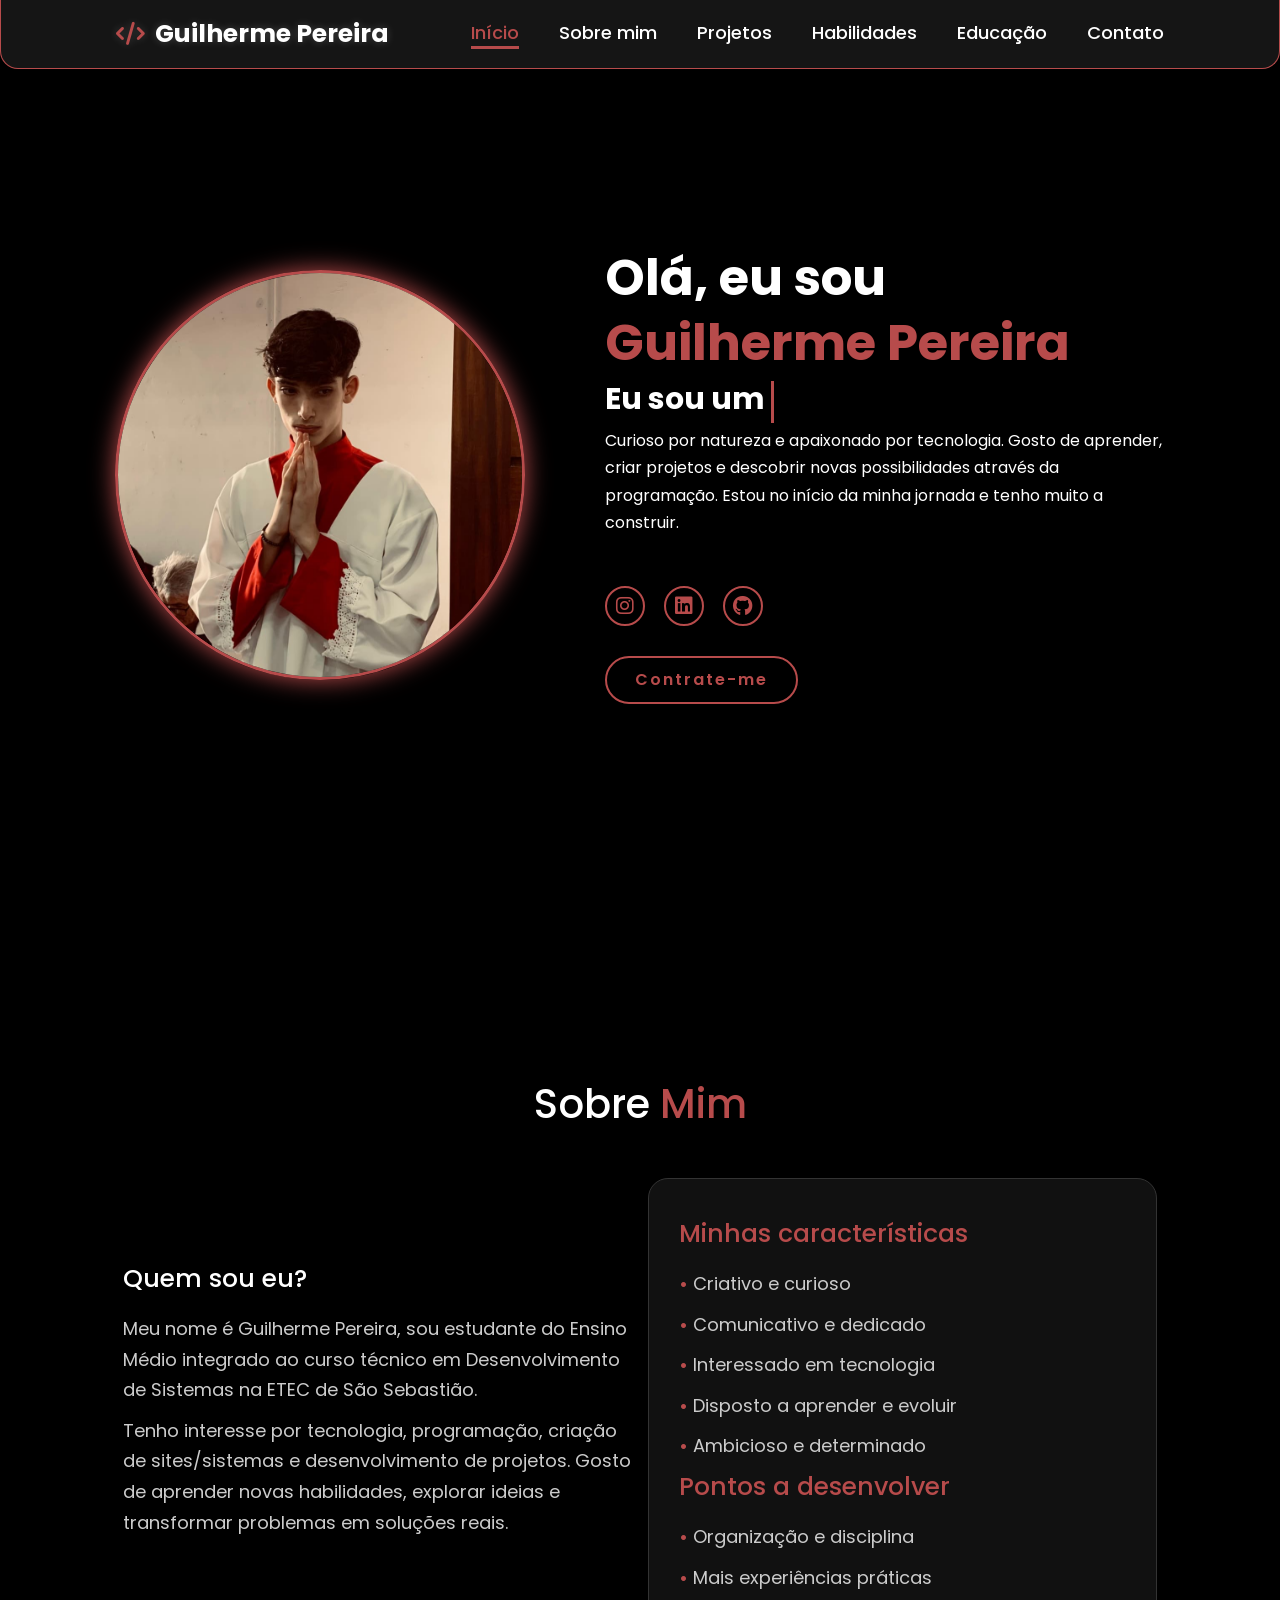
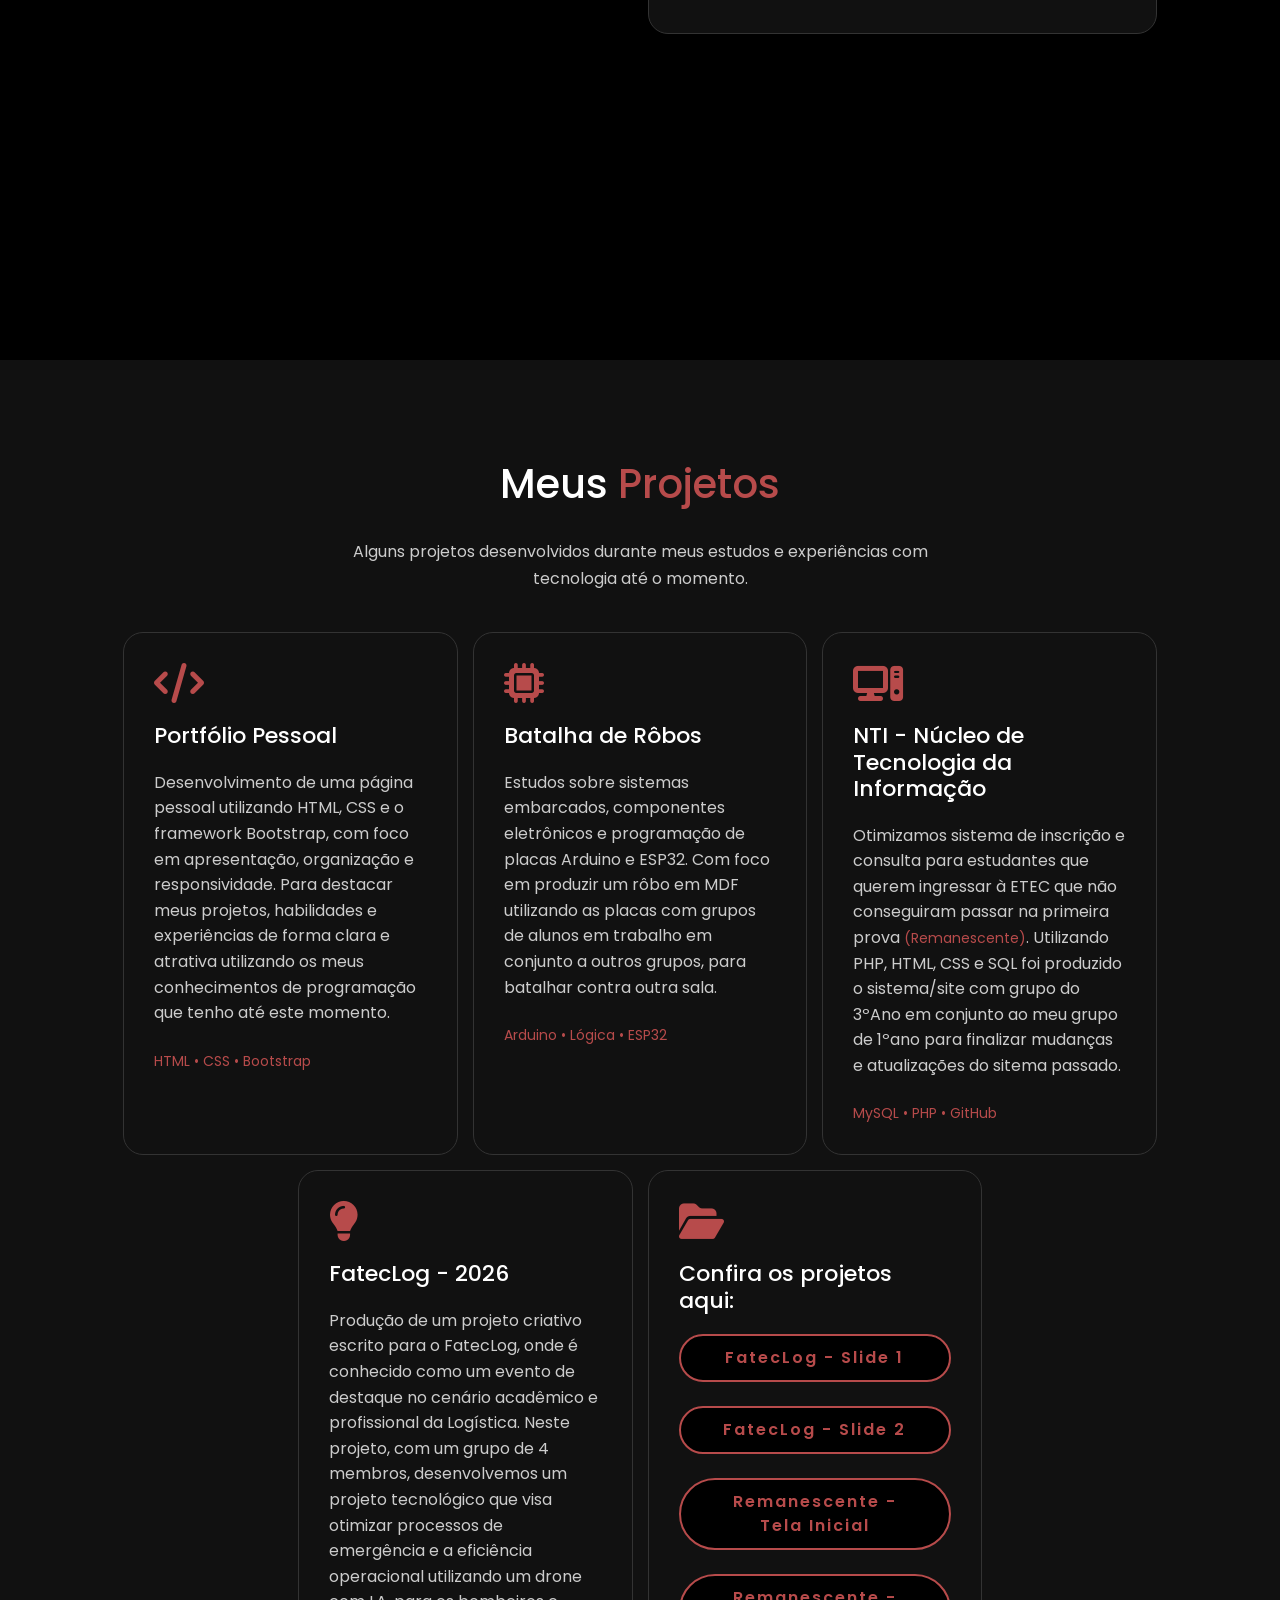
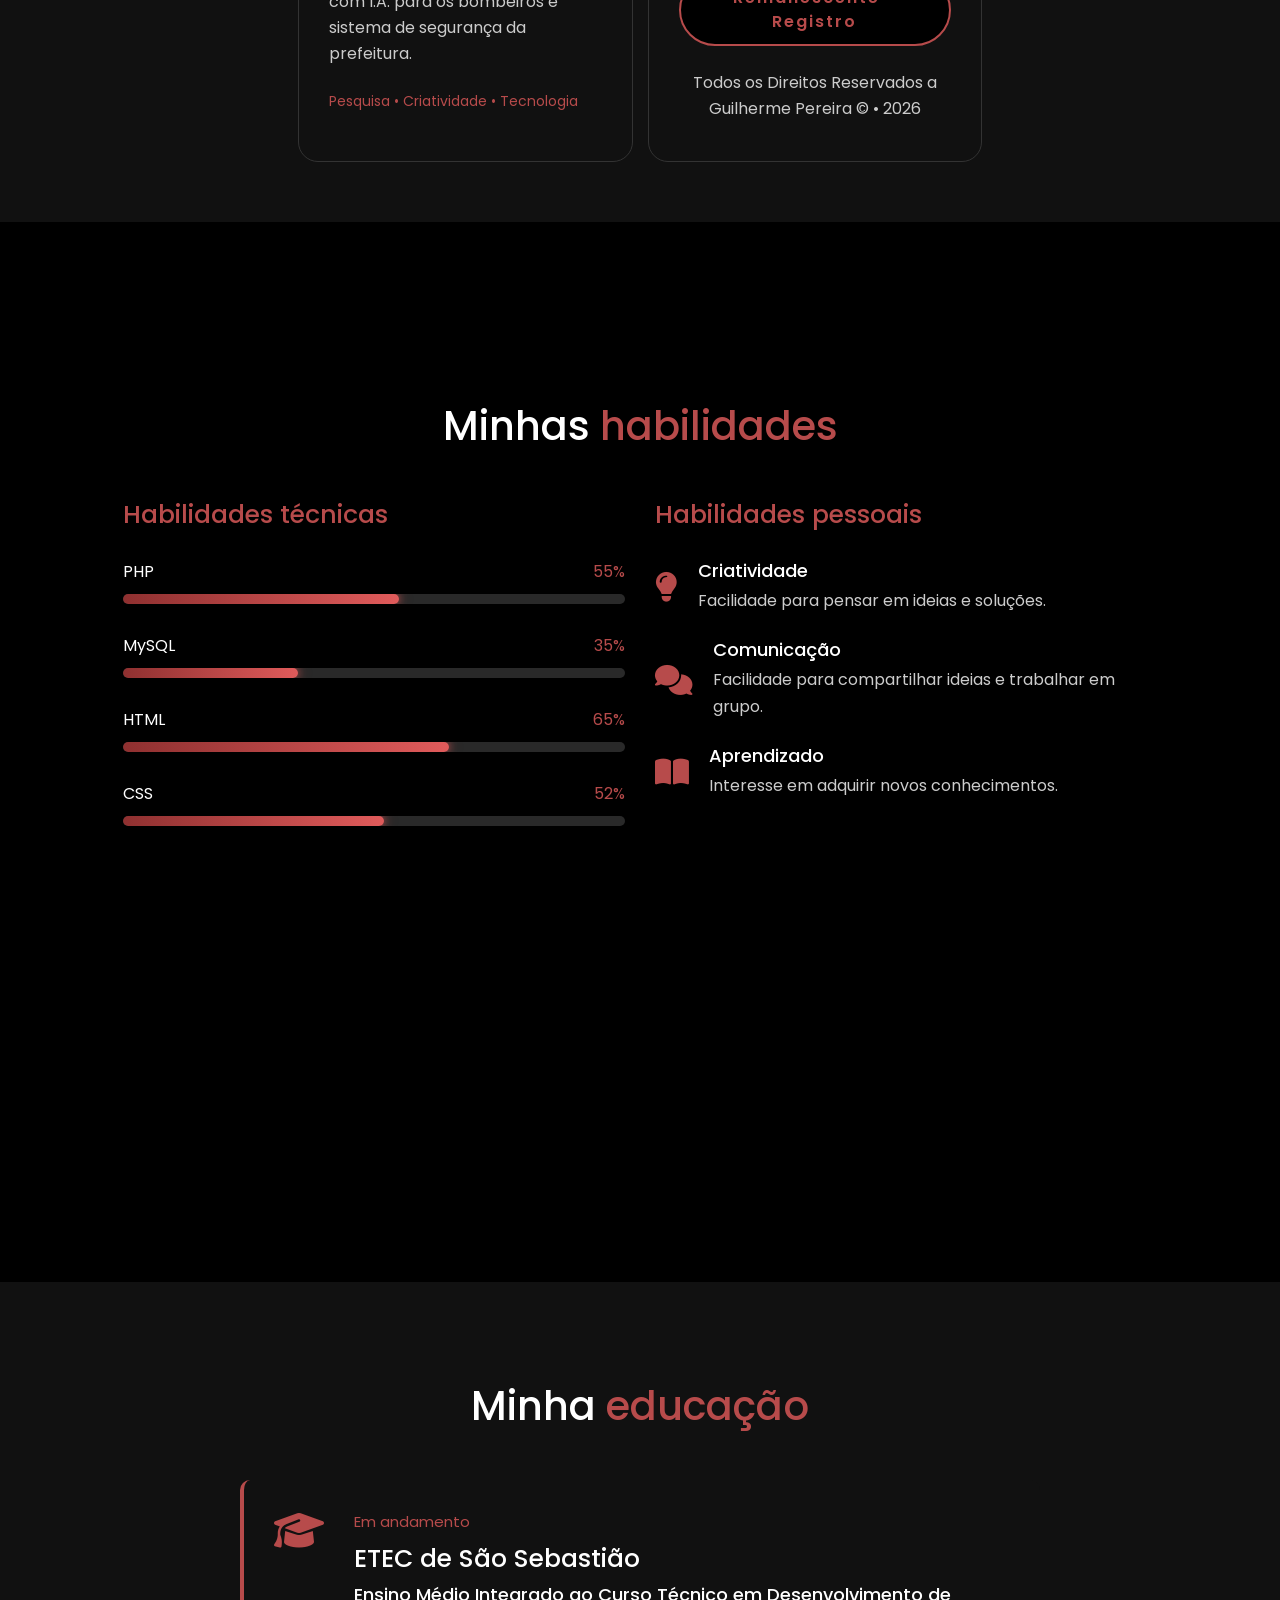
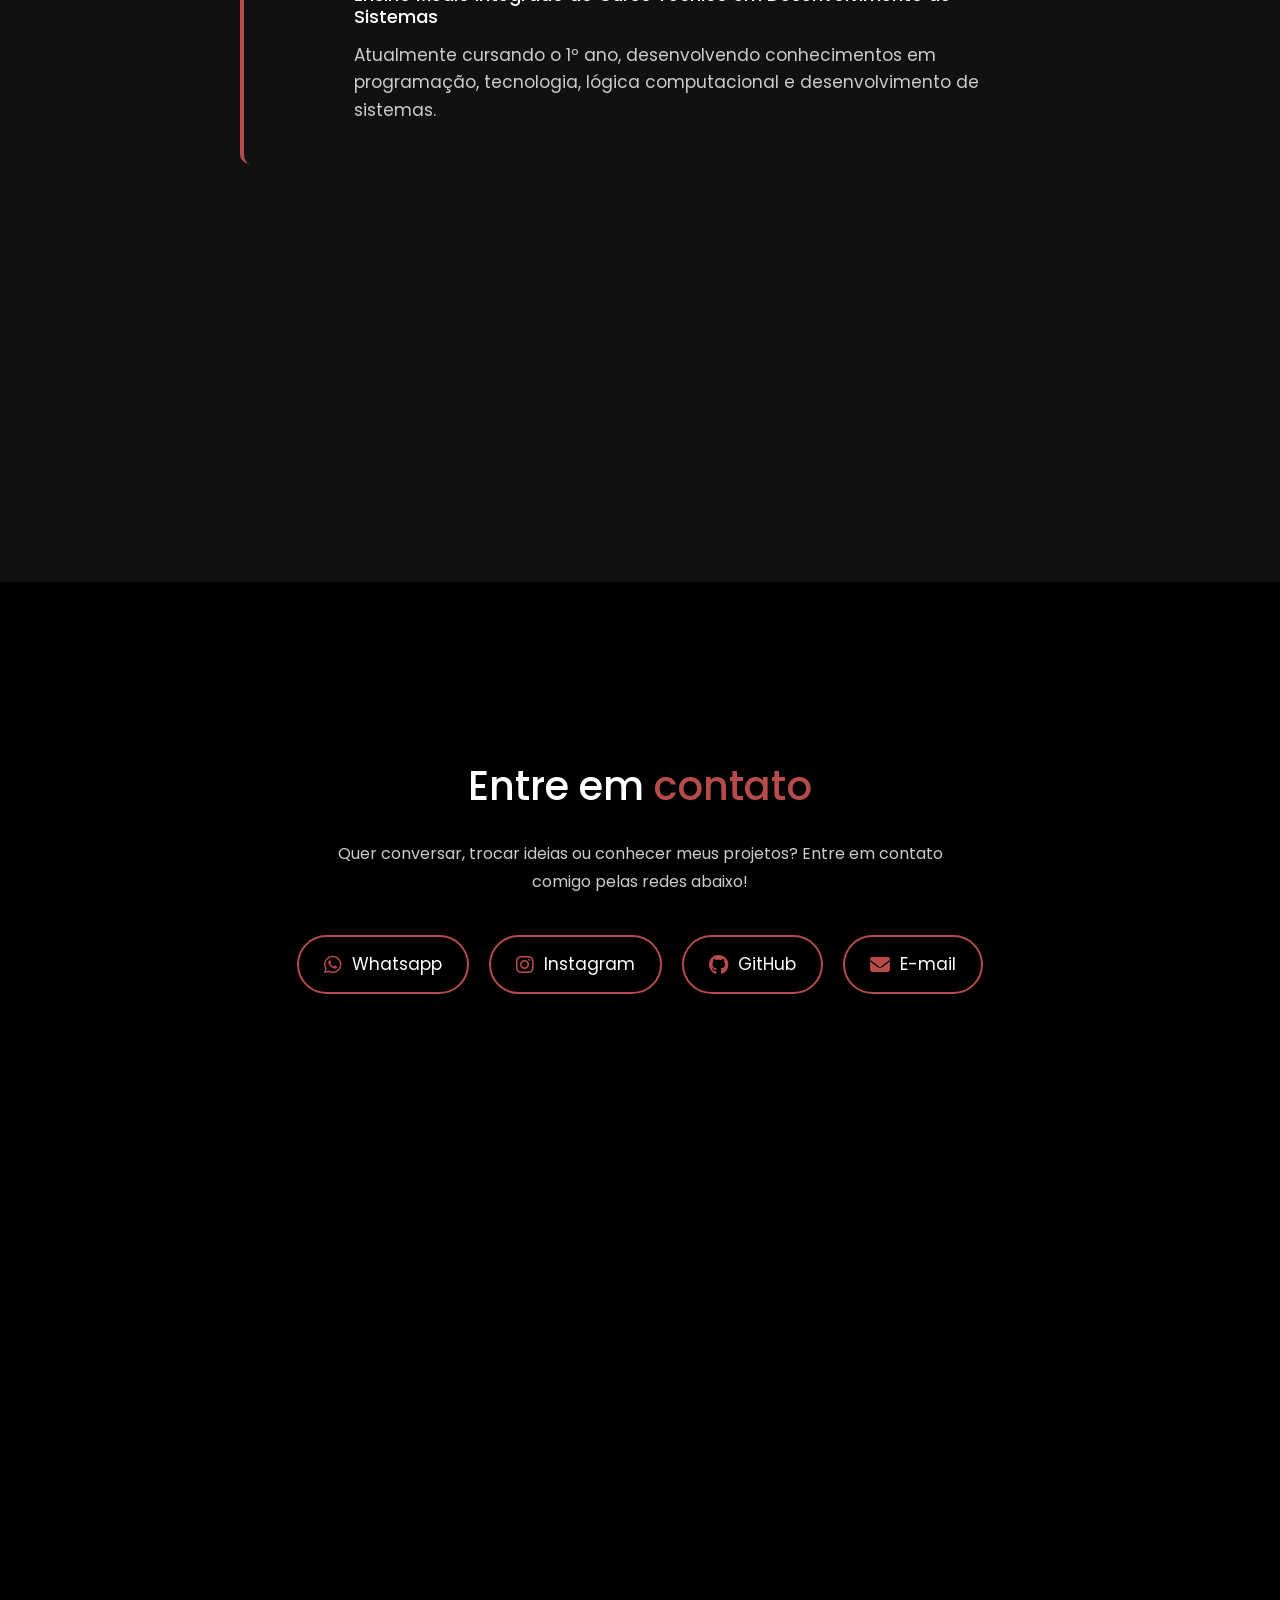
==== index.html @ 5d6b543a "Rename portifolio.html to index.html" ====
<!DOCTYPE html>
<html lang="pt-BR">
<head>
    <meta charset="UTF-8">
    <meta name="viewport" content="width=device-width, initial-scale=1.0">
    <title>Guilherme Pereira | Portfólio</title>

    <!-- boots -->
    <link href="https://cdn.jsdelivr.net/npm/bootstrap@5.3.8/dist/css/bootstrap.min.css" rel="stylesheet">

    <link rel="stylesheet" href="https://cdnjs.cloudflare.com/ajax/libs/font-awesome/6.5.2/css/all.min.css">
    <link rel="preconnect" href="https://fonts.googleapis.com">
    <link rel="preconnect" href="https://fonts.gstatic.com" crossorigin>
    <link href="https://fonts.googleapis.com/css2?family=Poppins:wght@100;200;300;400;500;600;700;800&display=swap" rel="stylesheet">

    <link rel="stylesheet" href="style.css">
    <link rel="icon" type="image/svg+xml" href="favicon.svg">
</head>
<body>
    <header class="d-flex justify-content-between align-items-center">
        <a href="#inicio" class="logo">
            <i class="fa-solid fa-code"></i>
            Guilherme Pereira
        </a> 

        <nav class="d-flex align-items-center">
            <a href="#inicio" class="active">Início</a>
            <a href="#sobre">Sobre mim</a>
            <a href="#projetos">Projetos</a>
            <a href="#habilidades">Habilidades</a>
            <a href="#educacao">Educação</a>
            <a href="#contato">Contato</a>
        </nav>
    </header>

    <section class="home d-flex justify-content-center align-items-center" id="inicio">
        <div class="content">
            <img src="coroinha1.jpg" alt="Foto de Guilherme Pereira" id="foto">
        </div>

        <div class="home-content">
            <h1>Olá, eu sou <span>Guilherme Pereira</span></h1>
            <h3 class="typing-text">Eu sou um <span></span></h3>
            <p>
                Curioso por natureza e apaixonado por tecnologia.
                Gosto de aprender, criar projetos e descobrir novas possibilidades através da programação.
                Estou no início da minha jornada e tenho muito a construir.
            </p>

            <div class="social-icons">
                <a href="https://www.instagram.com/guipdev?rptxt=Y3NhcWdieTg4b2ph" target="_blank" rel="noopener noreferrer" aria-label="Instagram"><i class="fa-brands fa-instagram"></i></a>
                <a href="https://www.linkedin.com/in/guilherme-pereira-2783b53a6/" target="_blank" rel="noopener noreferrer" aria-label="LinkedIn"><i class="fa-brands fa-linkedin"></i></a>
                <a href="https://github.com/GuilhermePereira-Santos" target="_blank" rel="noopener noreferrer" aria-label="GitHub"><i class="fa-brands fa-github"></i></a>
            </div>

            <a href="https://wa.me/5512983160096?text=Seu%20nome%3A%20%0AO%20que%20deseja%3A%20" class="btn btn-portfolio">Contrate-me</a>
        </div>
    </section>

    <section class="portfolio-section" id="sobre">
        <div class="container">
            <h2 class="section-title">Sobre <span>Mim</span></h2>

            <div class="row align-items-center">
                <div class="col-md-6">
                    <h3>Quem sou eu?</h3>
                    <p>
                        Meu nome é <span>Guilherme Pereira</span>, sou estudante do Ensino Médio integrado ao curso técnico em Desenvolvimento de Sistemas na ETEC de São Sebastião.
                    </p>
                    <p>
                        Tenho interesse por tecnologia, programação, criação de sites/sistemas e desenvolvimento de projetos. Gosto de aprender novas habilidades, explorar ideias e transformar problemas em soluções reais.
                    </p>
                </div>

                <div class="col-md-6">
                    <div class="info-card">
                        <h3>Minhas características</h3>
                        <p><span>•</span> Criativo e curioso</p>
                        <p><span>•</span> Comunicativo e dedicado</p>
                        <p><span>•</span> Interessado em tecnologia</p>
                        <p><span>•</span> Disposto a aprender e evoluir</p>
                        <p><span>•</span> Ambicioso e determinado</p>

                        <h3>Pontos a desenvolver</h3>
                        <p><span>•</span> Organização e disciplina</p>
                        <p><span>•</span> Mais experiências práticas</p>
                    </div>
                </div>
            </div>
        </div>
    </section>

    <section class="portfolio-section alternate" id="projetos">
        <div class="container">
            <h2 class="section-title">Meus <span>Projetos</span></h2>
            <p class="section-description">
                Alguns projetos desenvolvidos durante meus estudos e experiências com tecnologia até o momento.
            </p>

            <div class="row g-4 justify-content-center">
                <div class="col-md-6 col-lg-4">
                    <div class="project-card">
                        <i class="fa-solid fa-code"></i>
                        <h3>Portfólio Pessoal</h3>
                        <p>
                            Desenvolvimento de uma página pessoal utilizando HTML, CSS e o framework Bootstrap, com foco em apresentação, organização e responsividade.
                            Para destacar meus projetos, habilidades e experiências de forma clara e atrativa utilizando os meus conhecimentos de programação que tenho até este momento.
                        </p>
                        <span>HTML • CSS • Bootstrap</span>
                    </div>
                </div>

                <div class="col-md-6 col-lg-4">
                    <div class="project-card">
                        <i class="fa-solid fa-microchip"></i>
                        <h3>Batalha de Rôbos</h3>
                        <p>
                            Estudos sobre sistemas embarcados, componentes eletrônicos e programação de placas Arduino e ESP32.
                            Com foco em produzir um rôbo em MDF utilizando as placas com grupos de alunos em trabalho em conjunto a outros grupos, para batalhar contra outra sala.
                        </p>
                        <span>Arduino • Lógica • ESP32</span>
                    </div>
                </div>

                <div class="col-md-6 col-lg-4">
                    <div class="project-card">
                        <i class="fa-solid fa-computer"></i>
                        <h3>NTI - Núcleo de Tecnologia da Informação</h3>
                        <p>
                            Otimizamos sistema de inscrição e consulta para estudantes que querem ingressar à ETEC que não conseguiram passar na primeira prova <span>(Remanescente)</span>.
                            Utilizando PHP, HTML, CSS e SQL foi produzido o sistema/site com grupo do 3ºAno em conjunto ao meu grupo de 1ºano para finalizar mudanças e atualizações do sitema passado.
                        </p>
                        <span>MySQL • PHP • GitHub</span>
                    </div>
                </div>

                <div class="col-md-6 col-lg-4">
                    <div class="project-card">
                        <i class="fa-solid fa-lightbulb"></i>
                        <h3>FatecLog - 2026</h3>
                        <p>
                            Produção de um projeto criativo escrito para o FatecLog, onde é conhecido como um evento de destaque no cenário acadêmico e profissional da Logística.
                            Neste projeto, com um grupo de 4 membros, desenvolvemos um projeto tecnológico que visa otimizar processos de emergência e a eficiência operacional
                            utilizando um drone com I.A. para os bombeiros e sistema de segurança da prefeitura.
                        </p>
                        <span>Pesquisa • Criatividade • Tecnologia</span>
                    </div>
                </div>

                <div class="col-md-6 col-lg-4">
                    <div class="project-card">
                        <i class="fa-solid fa-folder-open"></i>
                        <h3>Confira os projetos aqui: </h3>
                        <button class="btn btn-portfolio" onclick="window.open('slide1.png')">
                            FatecLog - Slide 1
                        </button>
                        <br>
                        <button class="btn btn-portfolio" onclick="window.open('slide2.png')">
                            FatecLog - Slide 2
                        </button>
                        <br>
                        <button class="btn btn-portfolio" onclick="window.open('telainicialremanescente.jpg')">
                            Remanescente - Tela Inicial
                        </button>
                        <br>
                        <button class="btn btn-portfolio" onclick="window.open('telaregistroremanescente.jpg')">
                            Remanescente - Registro
                        </button>
                        <br>
                        <p class="text-center text-red">Todos os Direitos Reservados a Guilherme Pereira © • 2026</p>
                    </div>
                </div>

            </div>
        </div>
    </section>

    <section class="portfolio-section" id="habilidades">
        <div class="container">
            <h2 class="section-title">Minhas <span>habilidades</span></h2>

            <div class="row g-5">
                <div class="col-md-6">
                    <h3 class="skills-subtitle">Habilidades técnicas</h3>

                    <div class="skill">
                        <div class="skill-info"><span>PHP</span><span>55%</span></div>
                        <div class="progress"><div class="progress-bar" data-width="55%"></div></div>
                    </div>

                    <div class="skill">
                        <div class="skill-info"><span>MySQL</span><span>35%</span></div>
                        <div class="progress"><div class="progress-bar" data-width="35%"></div></div>
                    </div>

                    <div class="skill">
                        <div class="skill-info"><span>HTML</span><span>65%</span></div>
                        <div class="progress"><div class="progress-bar" data-width="65%"></div></div>
                    </div>

                    <div class="skill">
                        <div class="skill-info"><span>CSS</span><span>52%</span></div>
                        <div class="progress"><div class="progress-bar" data-width="52%"></div></div>
                    </div>

                </div>

                <div class="col-md-6">
                    <h3 class="skills-subtitle">Habilidades pessoais</h3>

                    <div class="personal-skill d-flex align-items-center">
                        <i class="fa-solid fa-lightbulb"></i>
                        <div>
                            <h4>Criatividade</h4>
                            <p>Facilidade para pensar em ideias e soluções.</p>
                        </div>
                    </div>

                    <div class="personal-skill d-flex align-items-center">
                        <i class="fa-solid fa-comments"></i>
                        <div>
                            <h4>Comunicação</h4>
                            <p>Facilidade para compartilhar ideias e trabalhar em grupo.</p>
                        </div>
                    </div>

                    <div class="personal-skill d-flex align-items-center">
                        <i class="fa-solid fa-book-open"></i>
                        <div>
                            <h4>Aprendizado</h4>
                            <p>Interesse em adquirir novos conhecimentos.</p>
                        </div>
                    </div>
                </div>
            </div>
        </div>
    </section>

    <section class="portfolio-section alternate" id="educacao">
        <div class="container">
            <h2 class="section-title">Minha <span>educação</span></h2>

            <div class="education-card">
                <i class="fa-solid fa-graduation-cap"></i>
                <div>
                    <span class="education-date">Em andamento</span>
                    <h3>ETEC de São Sebastião</h3>
                    <h4>Ensino Médio Integrado ao Curso Técnico em Desenvolvimento de Sistemas</h4>
                    <p>
                        Atualmente cursando o 1º ano, desenvolvendo conhecimentos em programação, tecnologia, lógica computacional e desenvolvimento de sistemas.
                    </p>
                </div>
            </div>
        </div>
    </section>

    <section class="portfolio-section" id="contato">
        <div class="container">
            <h2 class="section-title">Entre em <span>contato</span></h2>
            <p class="section-description">
                Quer conversar, trocar ideias ou conhecer meus projetos? Entre em contato comigo pelas redes abaixo!
            </p>

            <div class="contact-links">
                <a href="https://wa.me/5512983160096?text=Seu%20nome%3A%20%0AO%20que%20deseja%3A%20" target="_blank" rel="noopener noreferrer">
                    <i class="fa-brands fa-whatsapp"></i> Whatsapp
                </a>
                <a href="https://www.instagram.com/guipdev?rptxt=Y3NhcWdieTg4b2ph" target="_blank" rel="noopener noreferrer">
                    <i class="fa-brands fa-instagram"></i> Instagram
                </a>
                <a href="https://github.com/GuilhermePereira-Santos" target="_blank" rel="noopener noreferrer">
                    <i class="fa-brands fa-github"></i> GitHub
                </a>
                <a href="https://mail.google.com/mail/u/1/#inbox?compose=CllgCJvkXFdxcvhsggrJctrbJCZmxQWPHHGWLbHWPZHKKtTBmBKkgrsPKWgHrHWKPfwnpWtngLV" class="email-link">
                    <i class="fa-solid fa-envelope"></i> E-mail
                    <span class="email-tooltip">guilhermep.contato021@gmail.com</span>
                </a>
            </div>
        </div>
    </section>

    <p class="text-center text-black">Todos os Direitos Reservados a Guilherme Pereira © • 2026</p>
    <!-- https://www.caracteresespeciais.com.br/artigos/simbolos-copyright-marca-registrada-tm -->


    <script src="https://cdn.jsdelivr.net/npm/bootstrap@5.3.8/dist/js/bootstrap.bundle.min.js"></script>
    <script>
        // animação
        const skillsSection = document.querySelector("#habilidades");
        const progressBars = document.querySelectorAll(".progress-bar");

        const observer = new IntersectionObserver((entries) => {
            entries.forEach(entry => {
                if (entry.isIntersecting) {
                    progressBars.forEach(bar => bar.style.width = bar.dataset.width);
                    observer.unobserve(skillsSection);
                }
            });
        }, { threshold: 0.4 });

        observer.observe(skillsSection);

        document.addEventListener("contextmenu", event => event.preventDefault());
        document.addEventListener("keydown", event => {
            if (event.key === "F12" ||
                (event.ctrlKey && event.key.toLowerCase() === "u") ||
                (event.ctrlKey && event.shiftKey && ["i", "j"].includes(event.key.toLowerCase()))) {
                event.preventDefault();
            }
        });
    </script>
</body>
</html>
---- style.css ----
* {
    box-sizing: border-box;
    margin: 0;
    padding: 0;
    font-family: "Poppins", sans-serif;
}
html {
    font-size: 62.5%;
    scroll-behavior: smooth;
    scroll-padding-top: 90px;
}
body {
    width: 100%;
    min-height: 100vh;
    overflow-x: hidden;
    background: #000;
    color: #fff;
    font-size: 1.6rem;
}
a { text-decoration: none; }
section { margin-bottom: 8rem; }

header {
    position: fixed;
    z-index: 100;
    top: 0;
    left: 0;
    width: 100%;
    padding: 1.5rem 9%;
    background: #151515;
    border: 1px solid #b74b4b;
    border-top: 0;
    border-radius: 0 0 18px 18px;
}
.logo {
    display: flex;
    align-items: center;
    gap: 1rem;
    color: #fff;
    font-size: 2.5rem;
    font-weight: 700;
    text-shadow: 0 0 8px #ffffff33;
    transition: .3s ease;
}
.logo i {
    color: #b74b4b;
    font-size: 2.3rem;
    animation: logoGlow 2.5s ease-in-out infinite;
}
.logo:hover { color: #fff; text-shadow: 0 0 12px #b74b4b88; }
nav { gap: 4rem; }
nav a {
    color: #fff;
    font-size: 1.8rem;
    font-weight: 500;
    border-bottom: 3px solid transparent;
    transition: .3s ease;
}
nav a:hover, nav a.active { color: #b74b4b; border-color: #b74b4b; }
/* começo */
.home {
    min-height: 100vh;
    padding: 10rem 9% 5rem;
    gap: 8rem;
}
.content img {
    width: 32vw;
    max-width: 500px;
    aspect-ratio: 1;
    object-fit: cover;
    border: 3px solid #b74b4b;
    border-radius: 50%;
    box-shadow: 0 0 25px #b74b4b;
}
.home-content { max-width: 600px; }
.home-content h1 { font-size: 5rem; font-weight: 700; line-height: 1.3; }
.home-content h1 span, .section-title span { color: #b74b4b; }
.home-content h3 { margin-bottom: 1rem; font-size: 3rem; font-weight: 700; }
.home-content p { margin-bottom: 2rem; font-size: 1.6rem; line-height: 1.7; }
.social-icons a {
    display: inline-flex;
    width: 4rem;
    height: 4rem;
    align-items: center;
    justify-content: center;
    margin: 3rem 1.5rem 3rem 0;
    color: #b74b4b;
    background: transparent;
    border: 2px solid #b74b4b;
    border-radius: 50%;
    font-size: 2rem;
    transition: .3s ease;
}
.social-icons a:hover {
    color: #000;
    background: #b74b4b;
    transform: scale(1.2) translateY(-5px);
    box-shadow: 0 0 15px #b74b4b;
}
.btn-portfolio {
    display: inline-block;
    padding: 1rem 2.8rem;
    color: #b74b4b;
    background: #000;
    border: 2px solid #b74b4b;
    border-radius: 4rem;
    font-size: 1.6rem;
    font-weight: 600;
    letter-spacing: .2rem;
    transition: .3s ease;
}
.btn-portfolio:hover {
    color: #000;
    background: #b74b4b;
    box-shadow: 0 0 20px #b74b4b;
}
/* animaçao */
.typing-text span { position: relative; color: #b74b4b; }
.typing-text span::before { content: "Estudante de DS"; animation: words 12s infinite; }
.typing-text span::after {
    position: absolute;
    right: -8px;
    width: calc(100% + 8px);
    height: 100%;
    content: "";
    background: #000;
    border-left: 3px solid #b74b4b;
    animation: typing 3s steps(20) infinite;
}
@keyframes words {
    0%, 24% { content: "Estudante de DS"; }
    25%, 49% { content: "Desenvolvedor Web"; }
    50%, 74% { content: "Jovem Ambicioso"; }
    75%, 100% { content: "Futuro Programador"; }
}
@keyframes typing {
    0%, 10%, 90%, 100% { width: calc(100% + 8px); }
    45%, 55% { width: 0; }
}
@keyframes logoGlow {
    0%, 100% { text-shadow: 0 0 4px #b74b4b; transform: scale(1); }
    50% { text-shadow: 0 0 15px #b74b4b; transform: scale(1.08); }
}
/* sections */
.portfolio-section {
    min-height: 100vh;
    padding: 10rem 9% 6rem;
    color: #fff;
    background: #000;
    scroll-margin-top: 70px;
}
.portfolio-section.alternate { background: #111; }
.section-title { margin-bottom: 5rem; font-size: 4rem; text-align: center; }
.section-description {
    max-width: 650px;
    margin: -2rem auto 4rem;
    color: #ccc;
    font-size: 1.6rem;
    text-align: center;
}
.portfolio-section h3 { margin-bottom: 2rem; font-size: 2.5rem; }
.portfolio-section p { color: #ccc; font-size: 1.6rem; line-height: 1.7; }
#sobre p { font-size: 1.8rem; line-height: 1.7; }
/* sobre*/
.info-card {
    padding: 3rem;
    background: #111;
    border: 1px solid #333;
    border-radius: 2rem;
}
.info-card h3 { margin-top: 1rem; color: #b74b4b; }
.info-card p span { color: #b74b4b; font-weight: 700; }
/* projetos*/
.project-card {
    display: flex;
    width: 100%;
    height: 100%;
    min-height: 300px;
    flex-direction: column;
    margin: 0 auto;
    padding: 3rem;
    background: #111;
    border: 1px solid #333;
    border-radius: 2rem;
    transition: .3s ease;
}
.project-card:hover { transform: translateY(-8px); border-color: #b74b4b; box-shadow: 0 0 20px #b74b4b33; }
.project-card i { margin-bottom: 2rem; color: #b74b4b; font-size: 4rem; }
.project-card h3 { font-size: 2.2rem; }
.project-card p { font-size: 1.6rem; line-height: 1.6; }
.project-card span { margin-top: 1.5rem; color: #b74b4b; font-size: 1.4rem; }
/* habilidades */
.skills-subtitle { margin-bottom: 3rem !important; color: #b74b4b; }
.skill { margin-bottom: 3rem; }
.skill-info { display: flex; justify-content: space-between; margin-bottom: 1rem; font-size: 1.6rem; }
.skill-info span:last-child { color: #b74b4b; }
.progress { height: 1rem; overflow: hidden; background: #292929; border-radius: 2rem; }
.progress-bar {
    width: 0;
    height: 100%;
    background: linear-gradient(90deg, #8f3030, #e05b5b);
    border-radius: 2rem;
    box-shadow: 0 0 8px #b74b4b, 0 0 15px #b74b4b66;
    transition: width 1.8s ease-in-out;
}
.personal-skill { gap: 2rem; margin-bottom: 2.5rem; }
.personal-skill i { color: #b74b4b; font-size: 3rem; }
.personal-skill h4 { margin-bottom: .5rem; font-size: 1.8rem; }
.personal-skill p { margin: 0; }
/* educacao*/
.education-card {
    display: flex;
    max-width: 800px;
    align-items: flex-start;
    gap: 3rem;
    margin: 0 auto;
    padding: 3rem;
    background: #111;
    border-left: 4px solid #b74b4b;
    border-radius: 1rem;
}
.education-card > i { color: #b74b4b; font-size: 4rem; }
.education-date { display: inline-block; margin-bottom: 1rem; color: #b74b4b; font-size: 1.5rem; }
.education-card h3 { margin-bottom: 1rem; }
.education-card h4 { margin-bottom: 1.5rem; font-size: 1.8rem; }
.education-card p { font-size: 1.7rem; line-height: 1.6; }
/* contatos*/
.contact-links { display: flex; justify-content: center; flex-wrap: wrap; gap: 2rem; margin-top: 4rem; }
.contact-links a {
    position: relative;
    display: flex;
    align-items: center;
    gap: 1rem;
    padding: 1.5rem 2.5rem;
    color: #fff;
    border: 2px solid #b74b4b;
    border-radius: 3rem;
    font-size: 1.7rem;
    transition: .3s ease;
}
.contact-links a i { color: #b74b4b; font-size: 2rem; }
.contact-links a:hover { background: #b74b4b; transform: scale(1.05); }
.contact-links a:hover i { color: #fff; }
.email-tooltip {
    position: absolute;
    z-index: 10;
    top: calc(100% + 12px);
    left: 50%;
    padding: 1rem 1.5rem;
    color: #fff;
    background: #151515;
    border: 1px solid #b74b4b;
    border-radius: 8px;
    font-size: 1.4rem;
    white-space: nowrap;
    opacity: 0;
    visibility: hidden;
    transform: translateX(-50%) translateY(-5px);
    transition: .3s ease;
}
.email-link:hover .email-tooltip { opacity: 1; visibility: visible; transform: translateX(-50%) translateY(0); }

@media (max-width: 995px) {
    header { padding: 1.5rem 4%; }
    nav { gap: 1.5rem; }
    nav a { font-size: 1.5rem; }
    .home { gap: 4rem; padding-right: 5%; padding-left: 5%; }
    .home-content h1 { font-size: 4rem; }
}
@media (max-width: 768px) {
    header { position: absolute; flex-direction: column; gap: 1.5rem; padding: 2rem 4%; }
    .logo { font-size: 2rem; }
    nav { display: flex; flex-wrap: wrap; justify-content: center; gap: 1rem; }
    nav a { font-size: 1.4rem; }
    .home { flex-direction: column; gap: 3rem; padding: 16rem 5% 5rem; text-align: center; }
    .content img { width: 65vw; max-width: 300px; }
    .home-content h1 { font-size: 3.5rem; }
    .home-content h3 { font-size: 2.5rem; }
    .portfolio-section { padding: 10rem 5% 5rem; }
    .section-title { font-size: 3.2rem; }
    .education-card { flex-direction: column; gap: 1.5rem; }
    .contact-links { flex-direction: column; align-items: center; }
    .contact-links a { width: 100%; max-width: 300px; justify-content: center; }
}
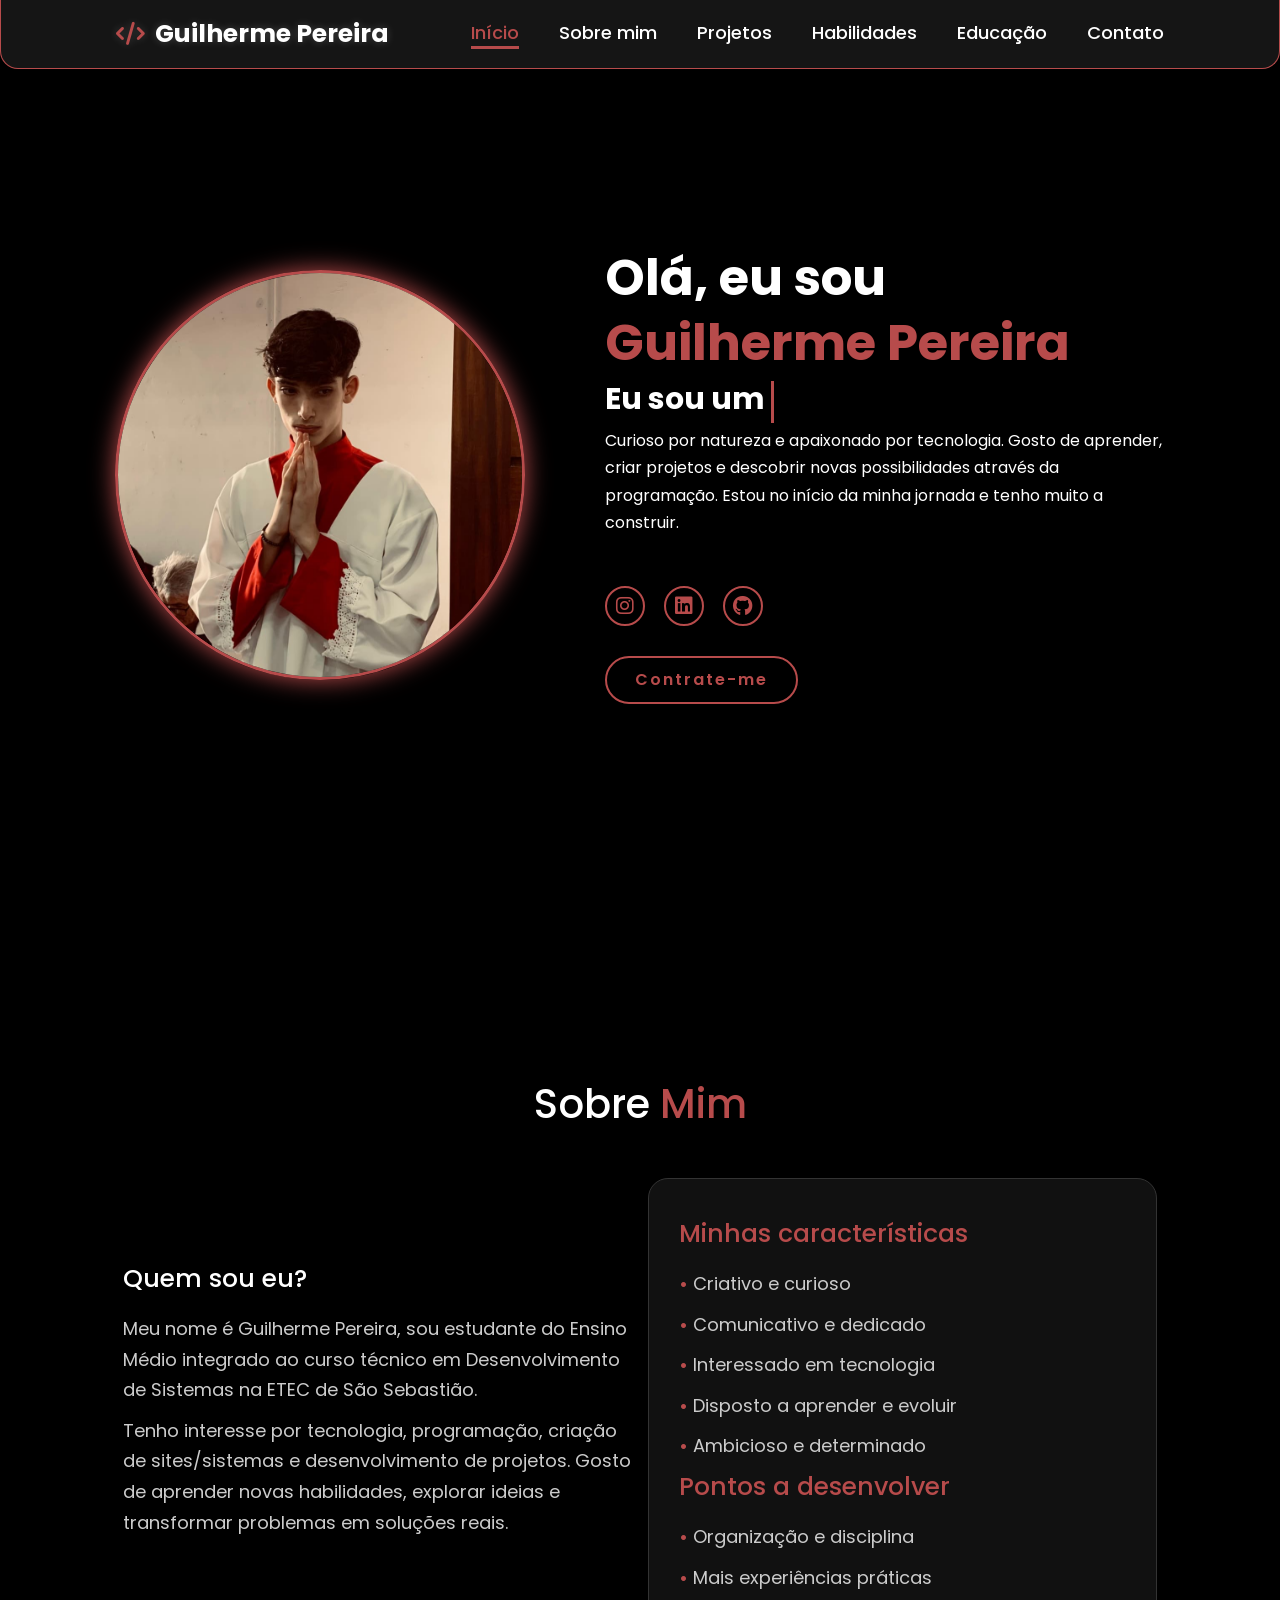
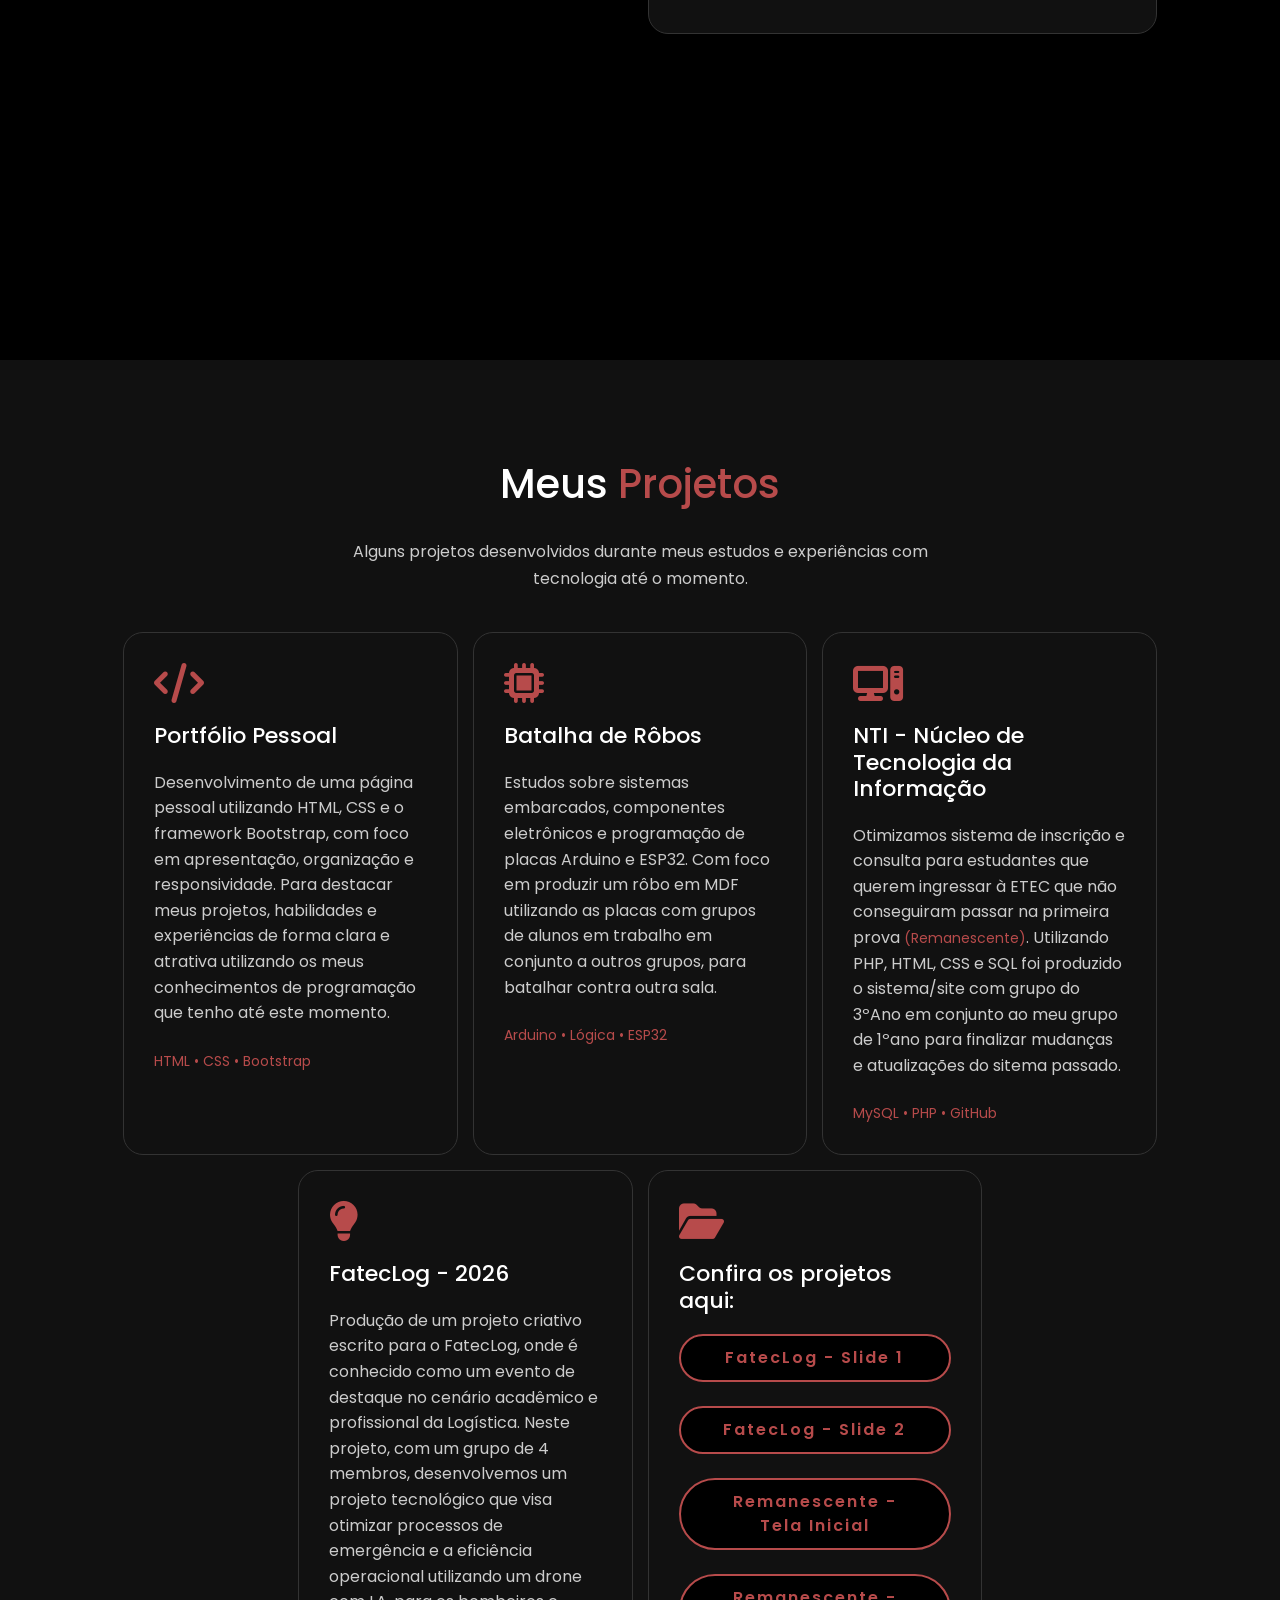
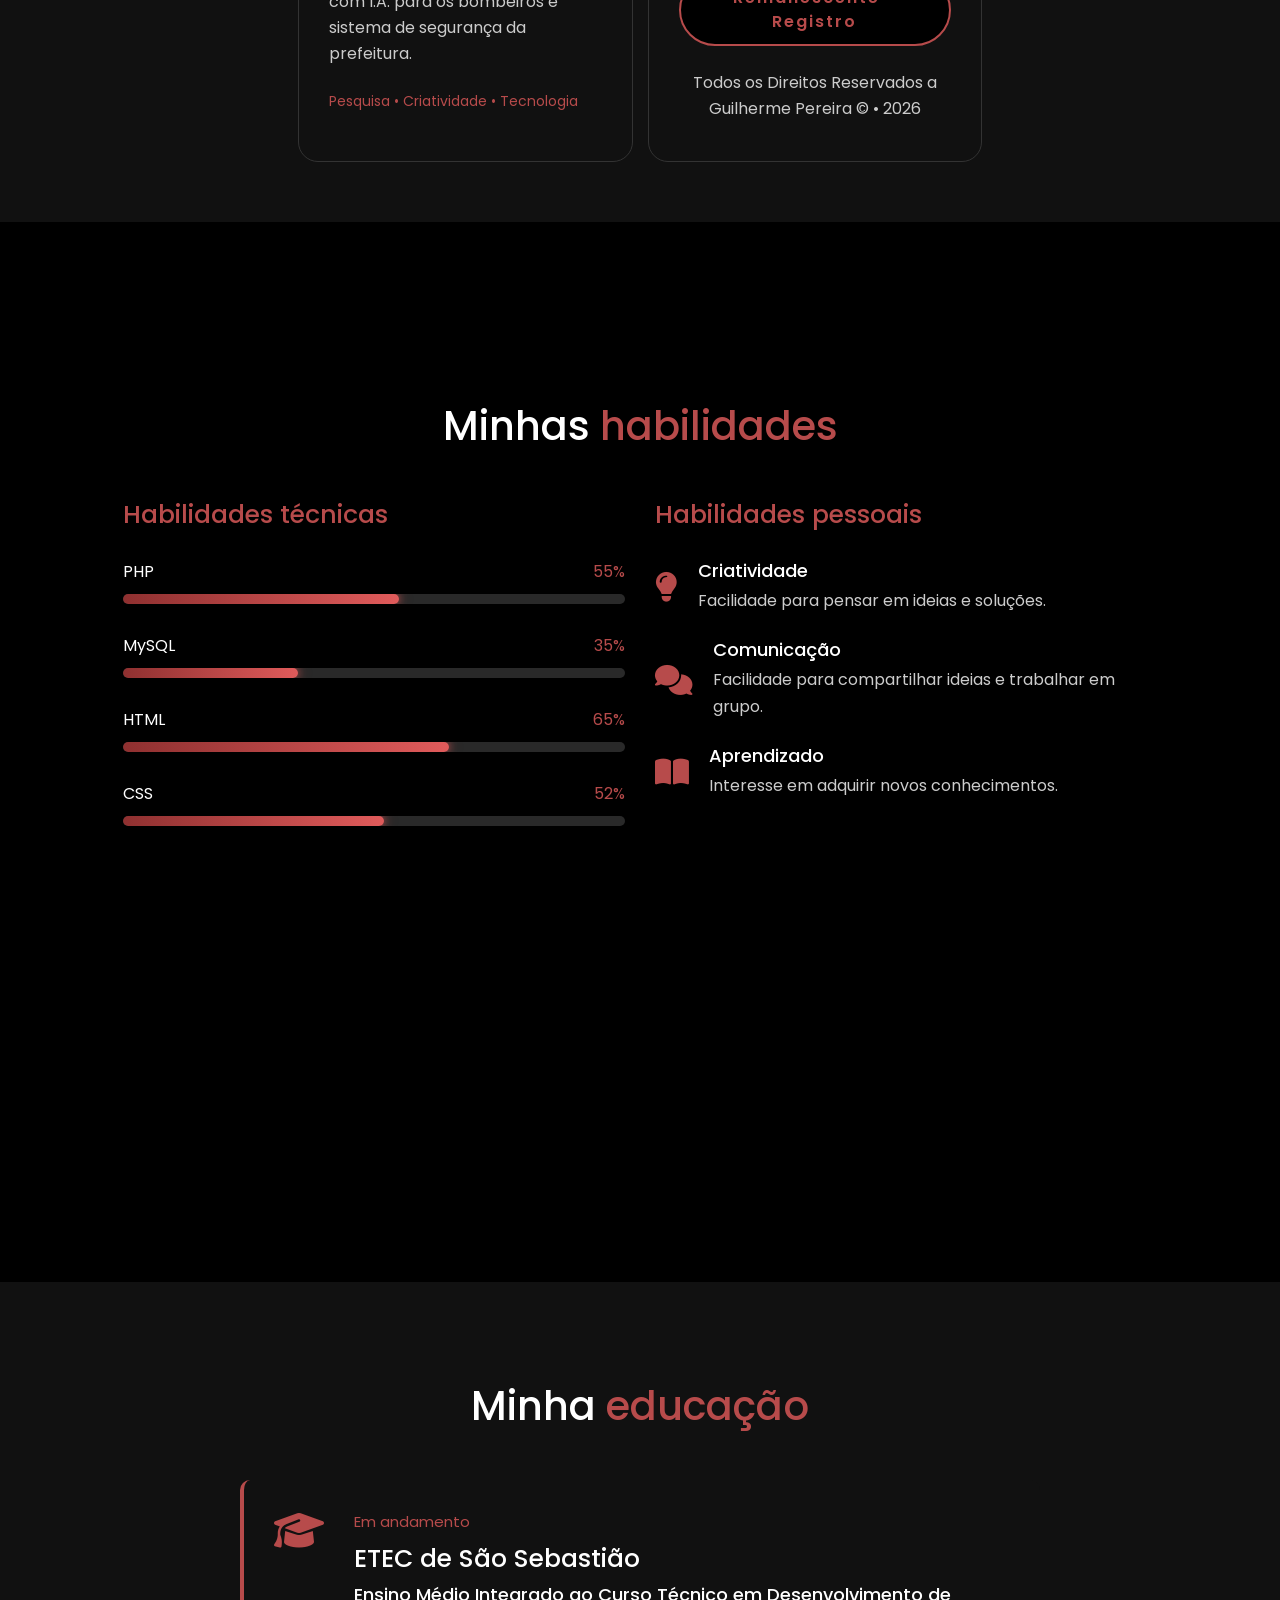
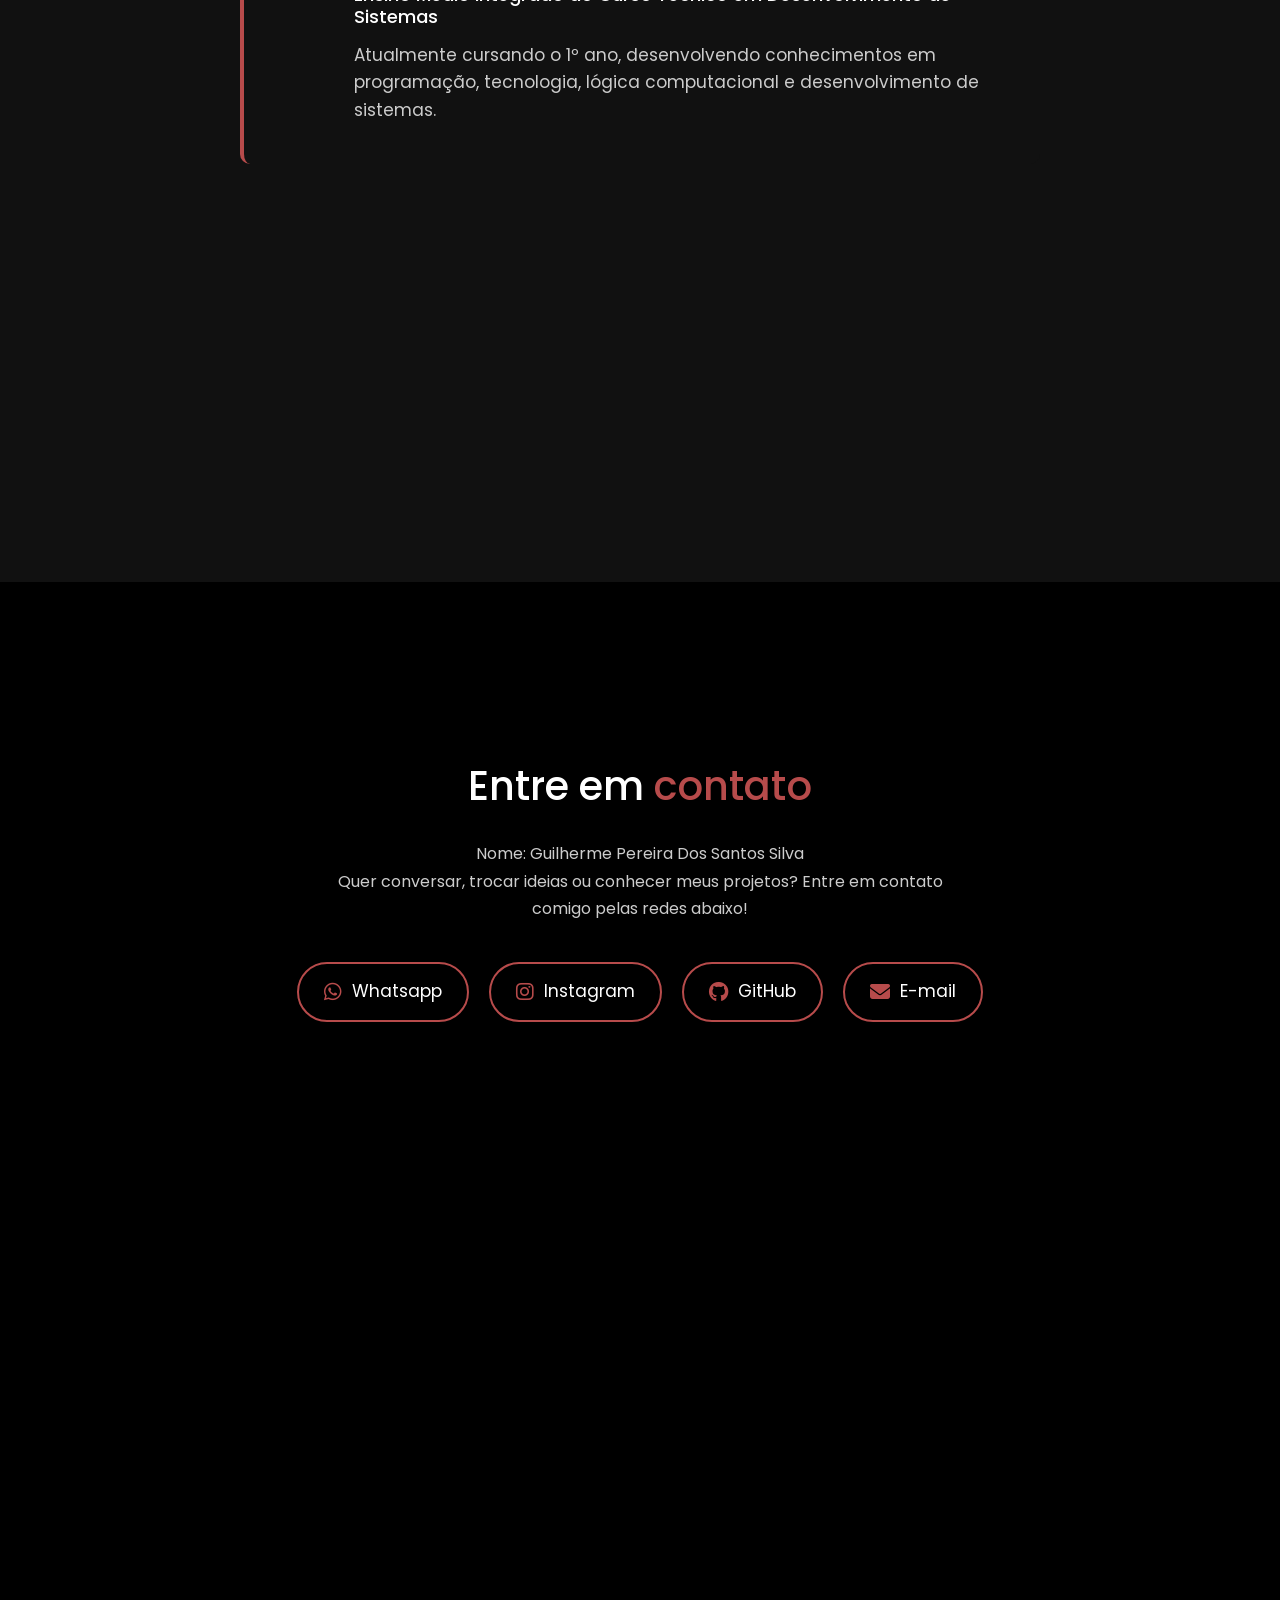
==== commit ba45a7ff: "Update contact section with name and closing tag" ====
--- a/index.html
+++ b/index.html
@@ -258,6 +258,7 @@
         <div class="container">
             <h2 class="section-title">Entre em <span>contato</span></h2>
             <p class="section-description">
+                Nome: Guilherme Pereira Dos Santos Silva<br>
                 Quer conversar, trocar ideias ou conhecer meus projetos? Entre em contato comigo pelas redes abaixo!
             </p>
 
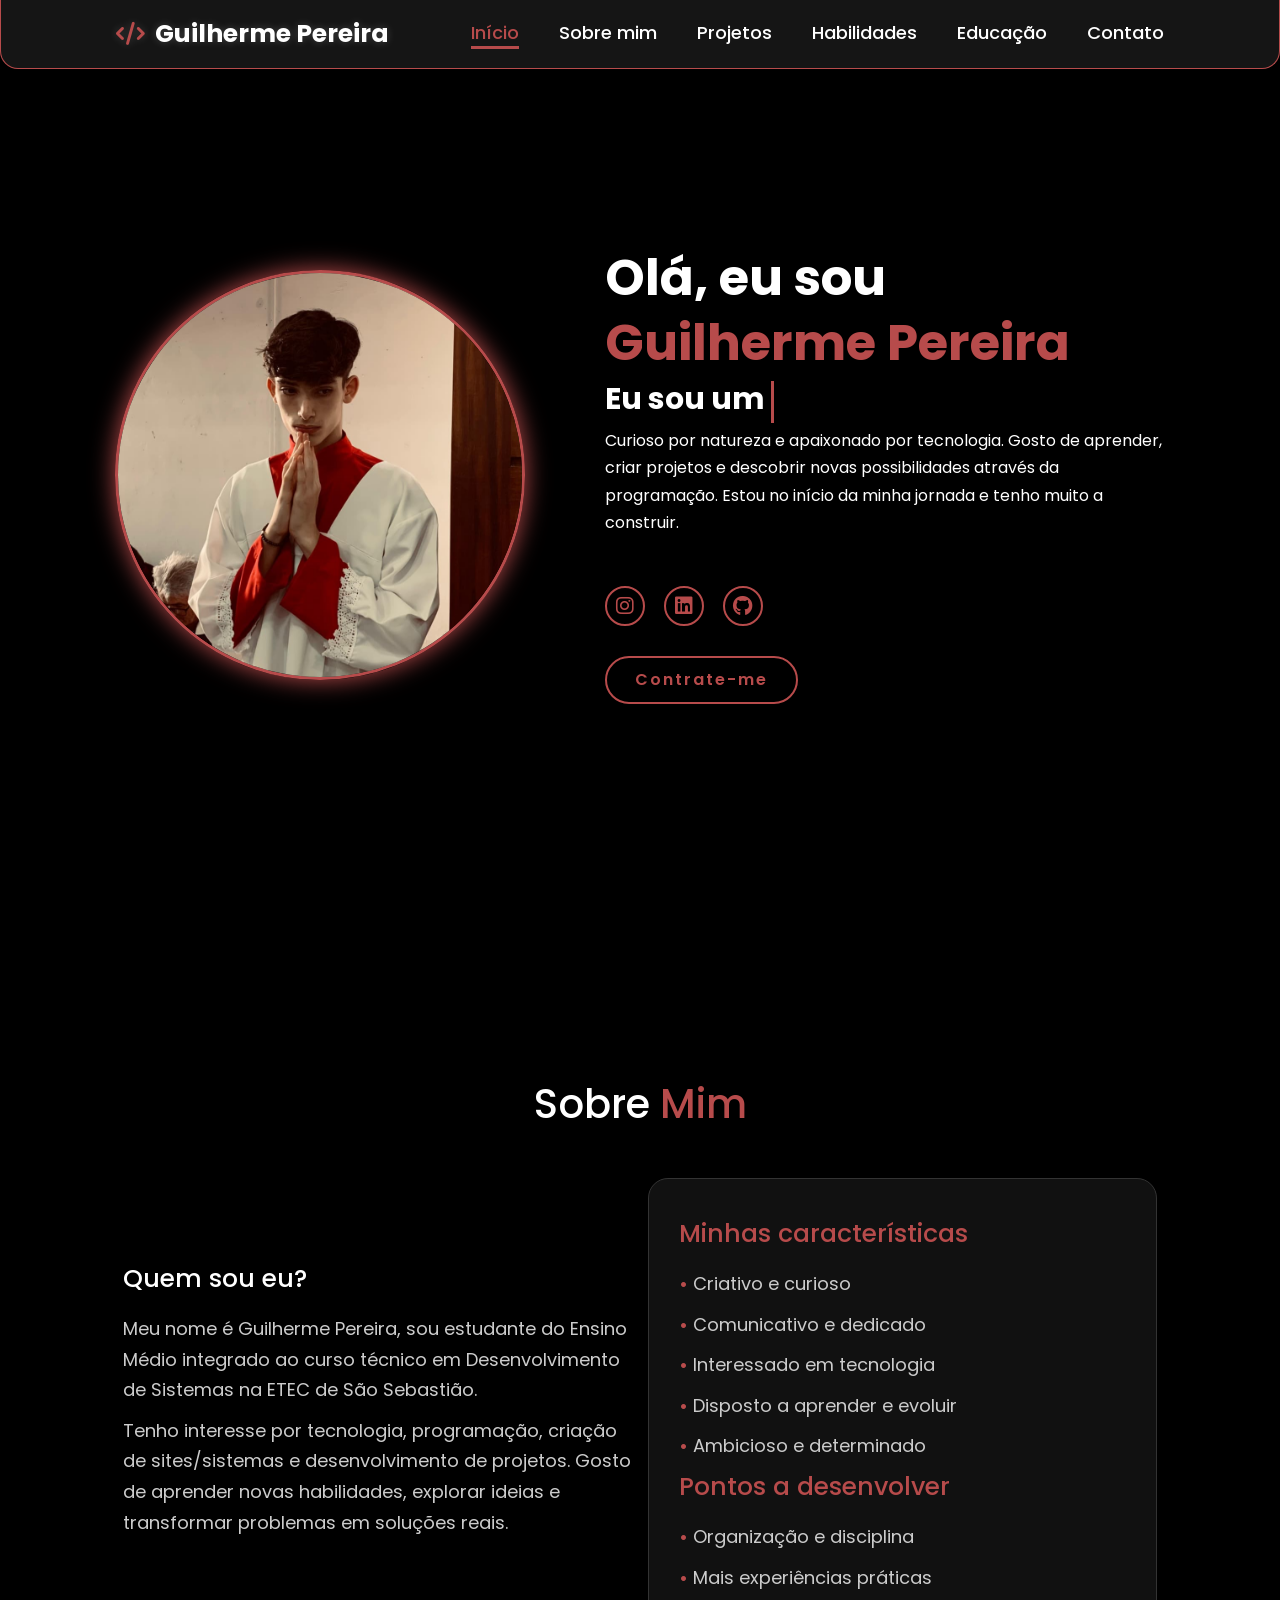
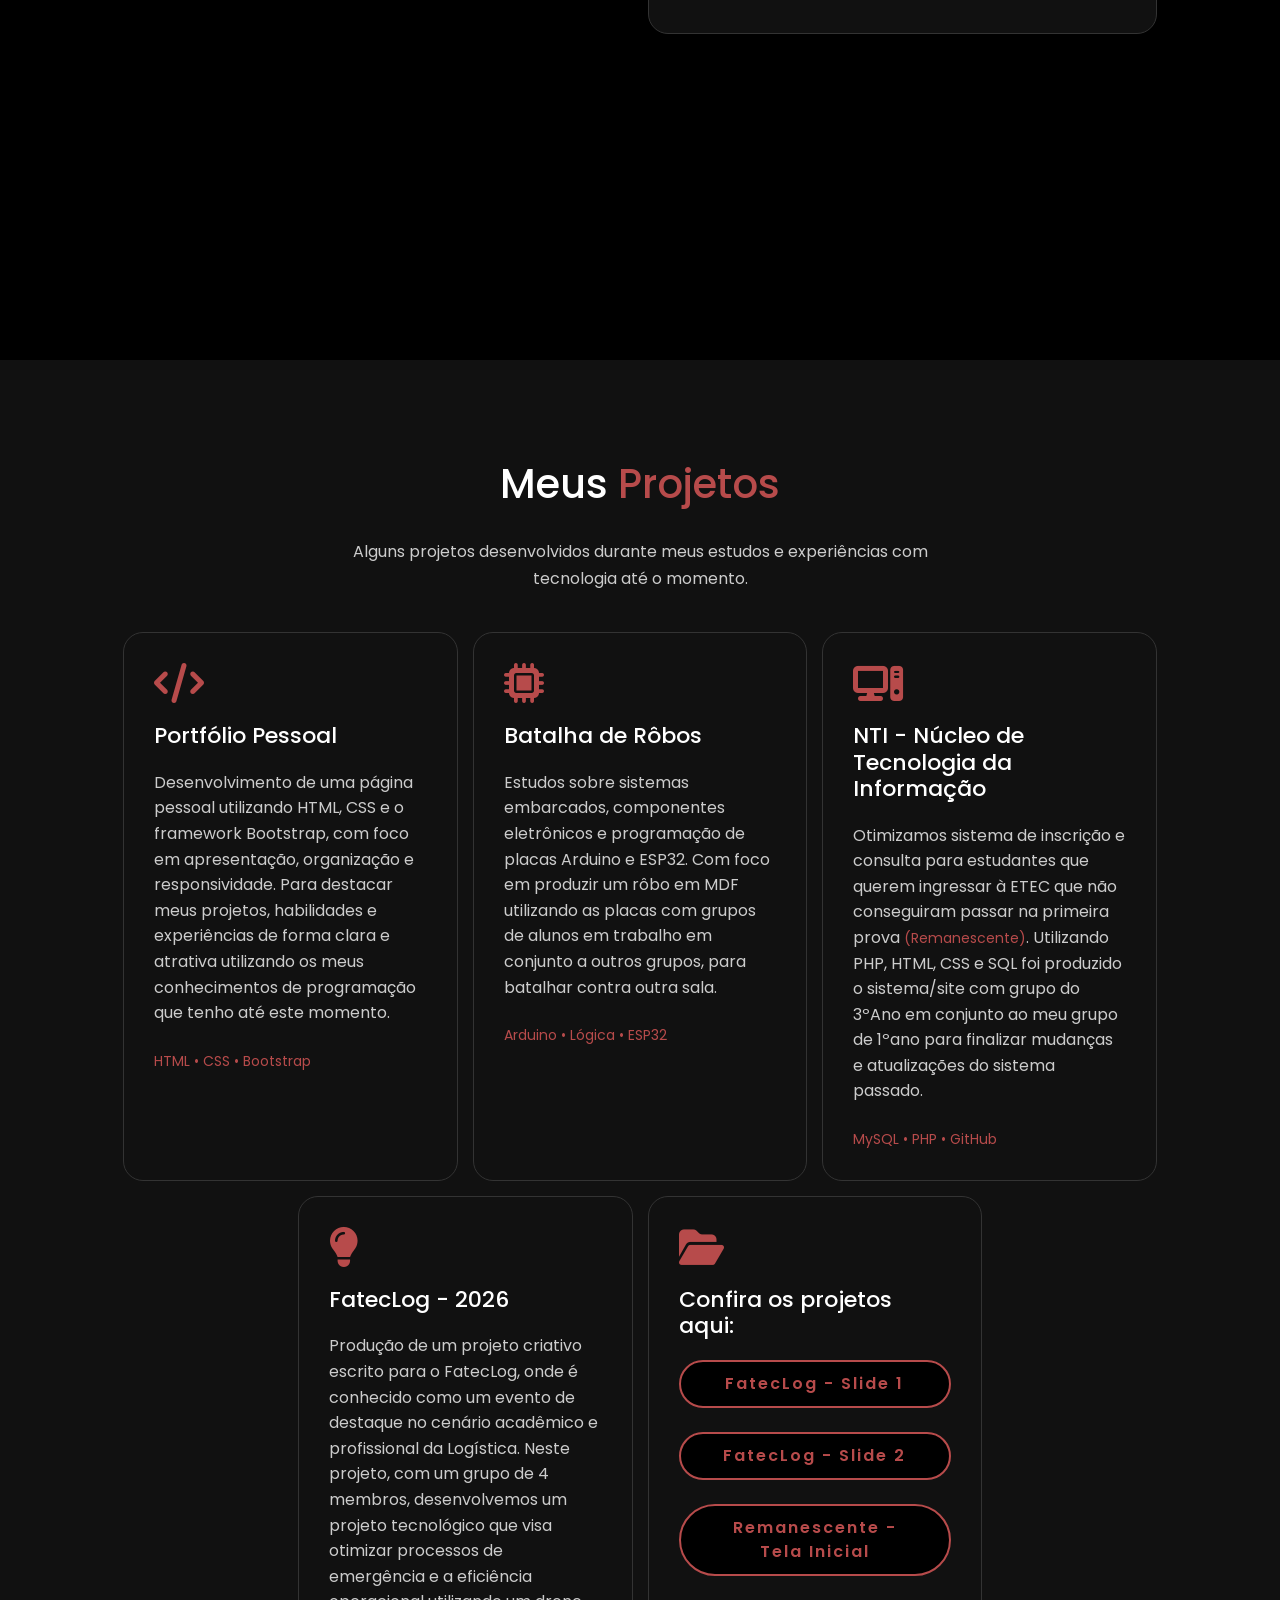
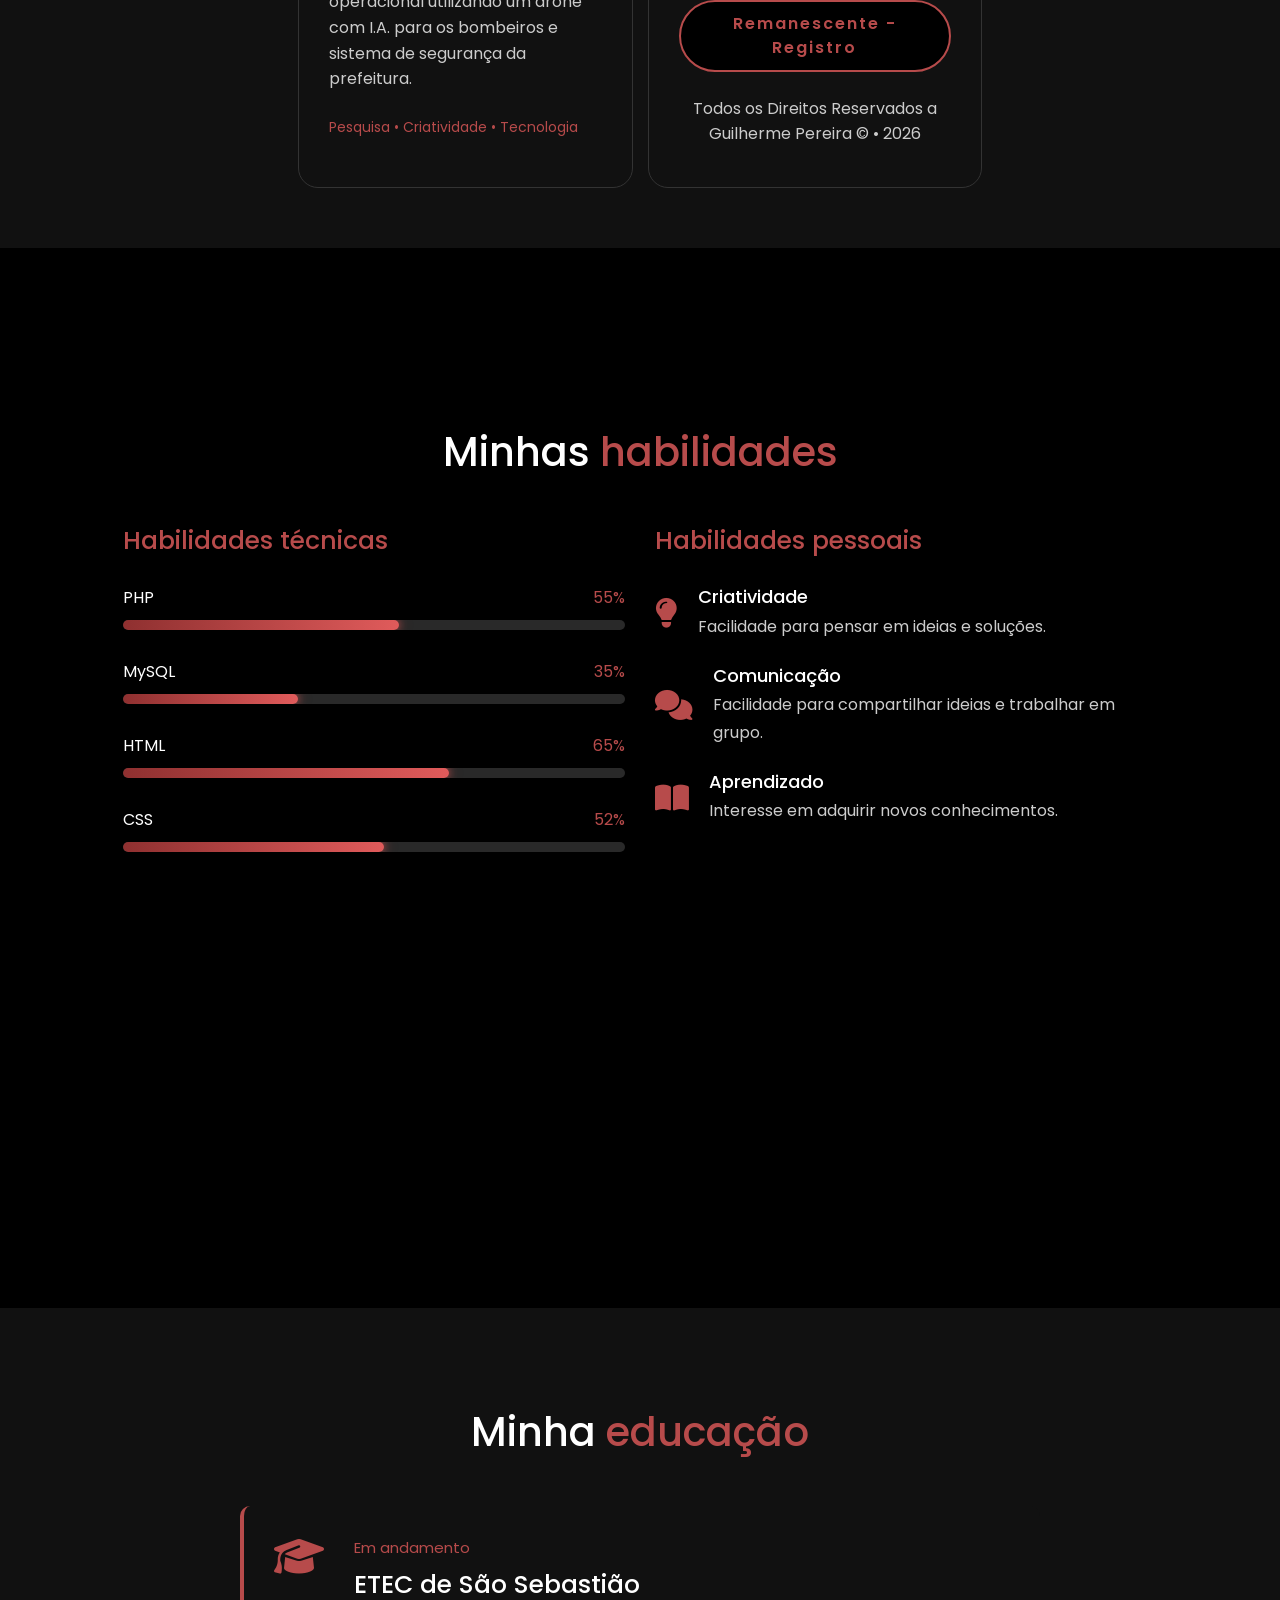
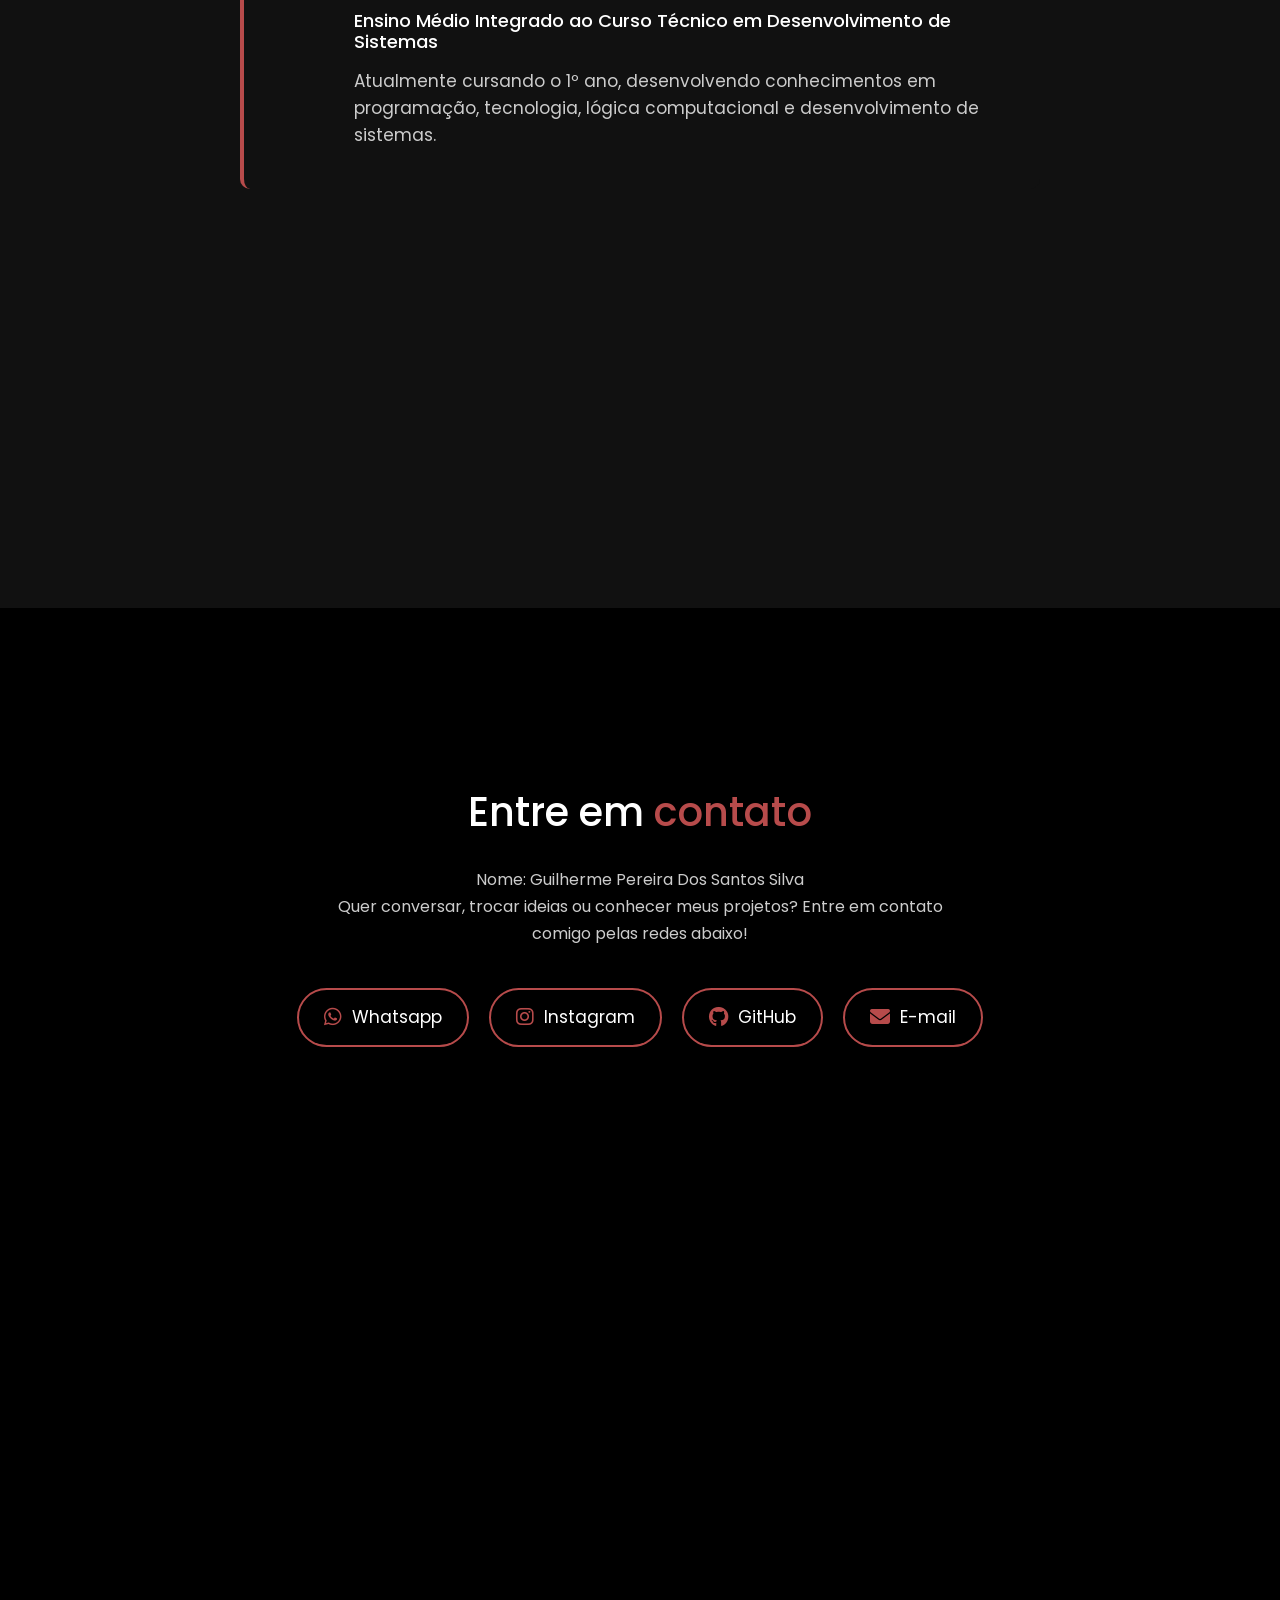
==== commit 6008296a: "Fix typo in system description" ====
--- a/index.html
+++ b/index.html
@@ -128,7 +128,7 @@
                         <h3>NTI - Núcleo de Tecnologia da Informação</h3>
                         <p>
                             Otimizamos sistema de inscrição e consulta para estudantes que querem ingressar à ETEC que não conseguiram passar na primeira prova <span>(Remanescente)</span>.
-                            Utilizando PHP, HTML, CSS e SQL foi produzido o sistema/site com grupo do 3ºAno em conjunto ao meu grupo de 1ºano para finalizar mudanças e atualizações do sitema passado.
+                            Utilizando PHP, HTML, CSS e SQL foi produzido o sistema/site com grupo do 3ºAno em conjunto ao meu grupo de 1ºano para finalizar mudanças e atualizações do sistema passado.
                         </p>
                         <span>MySQL • PHP • GitHub</span>
                     </div>
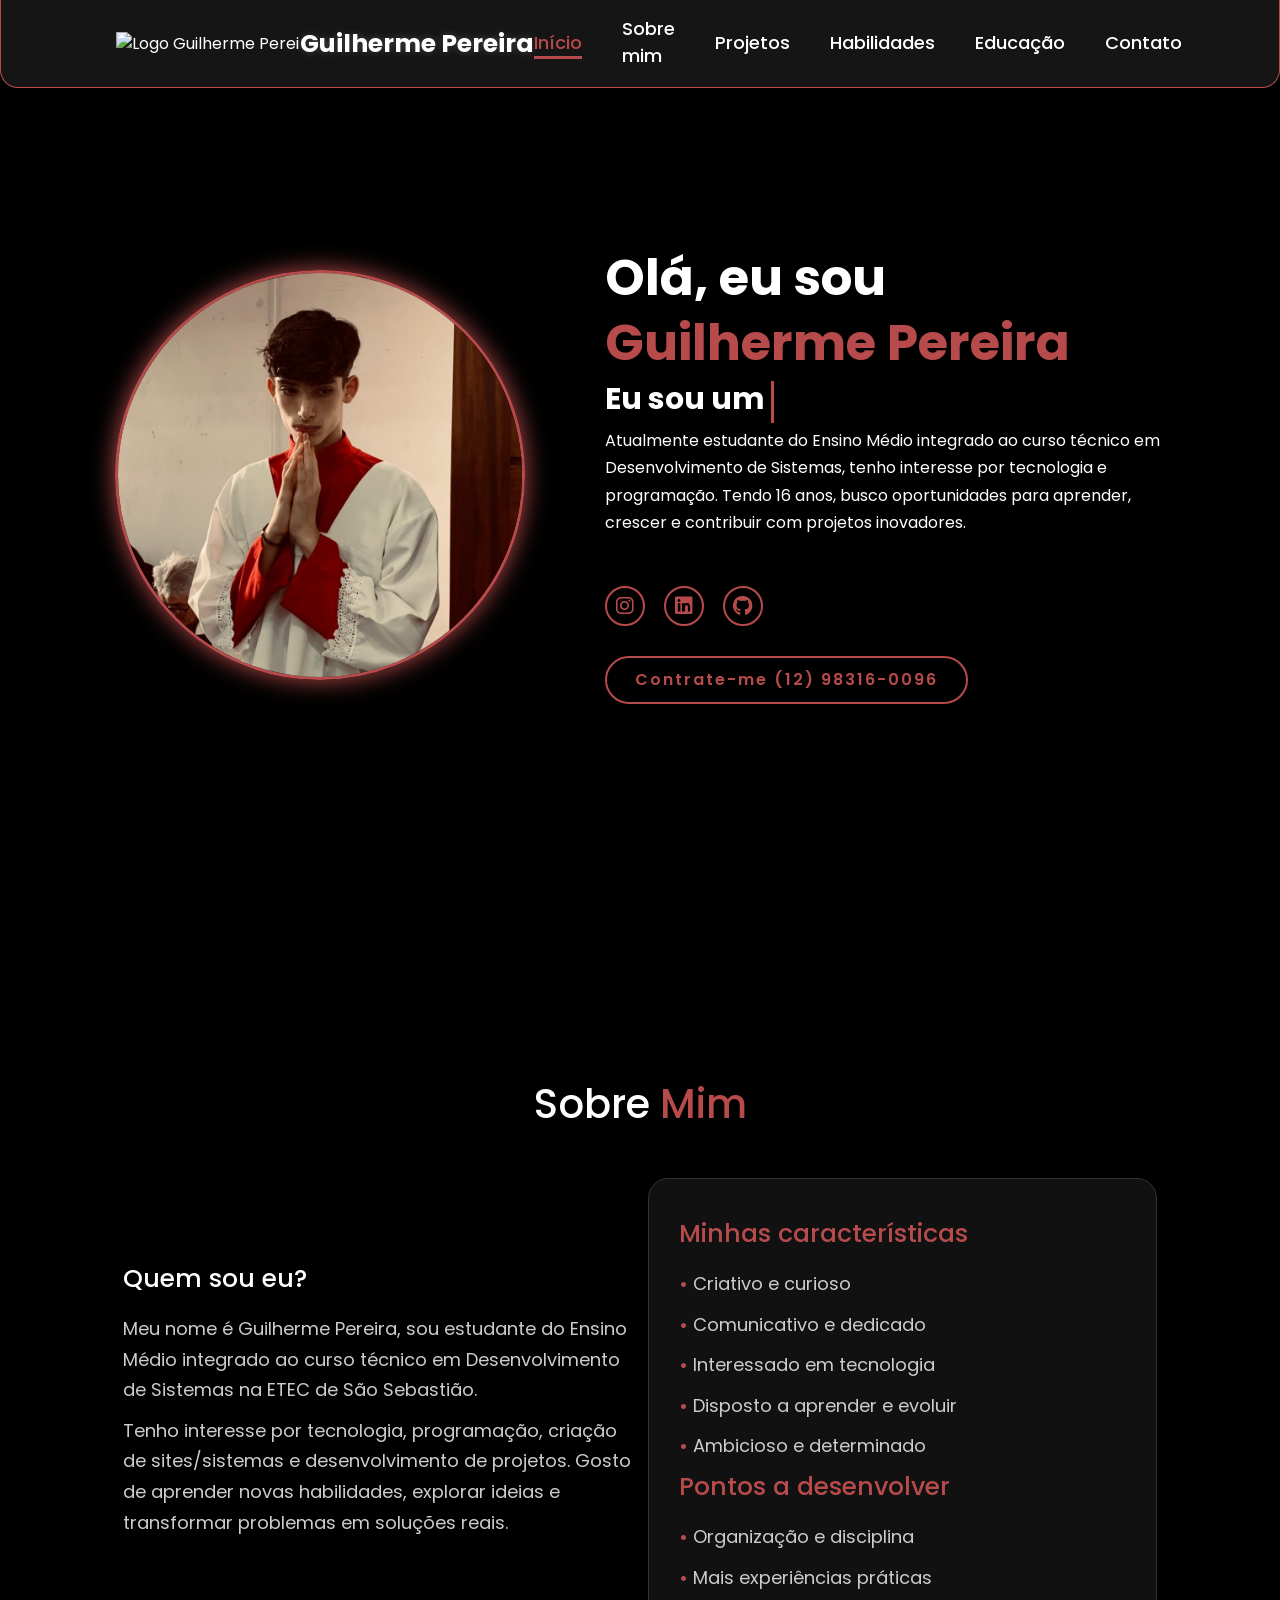
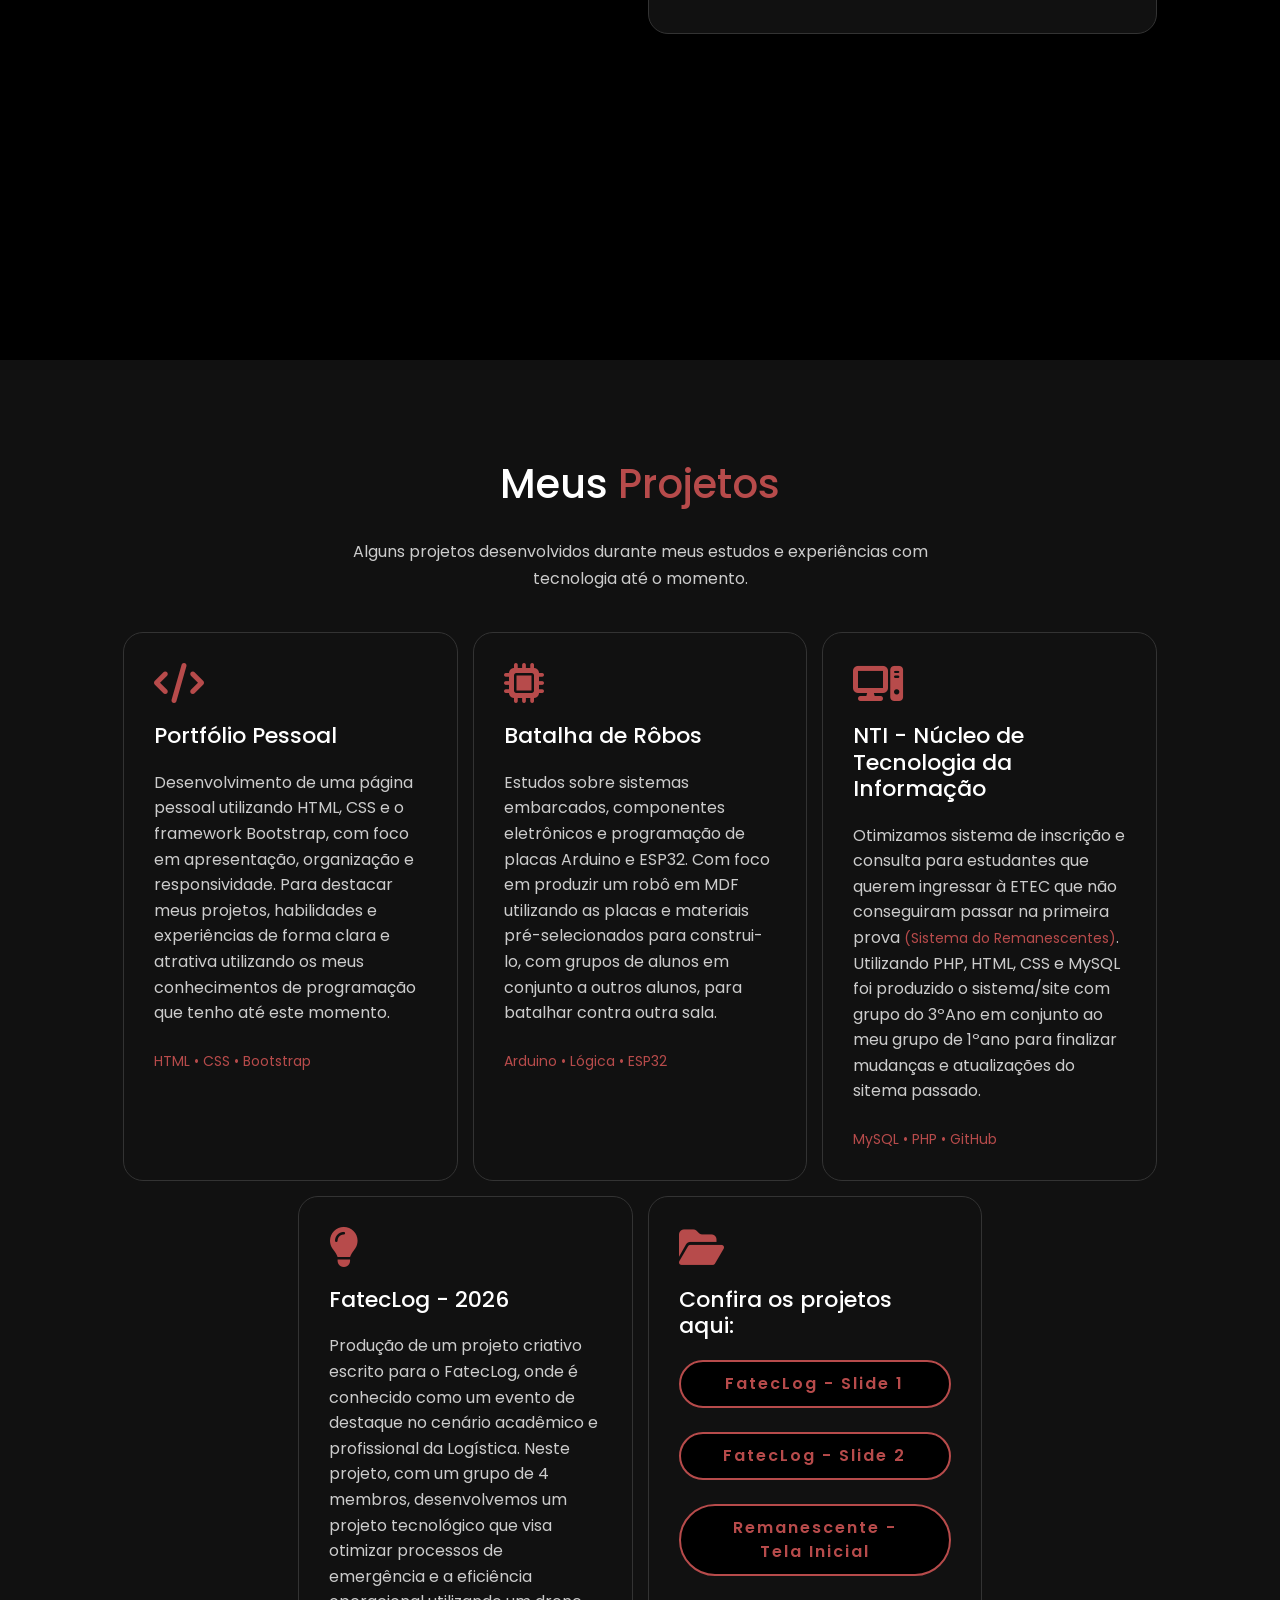
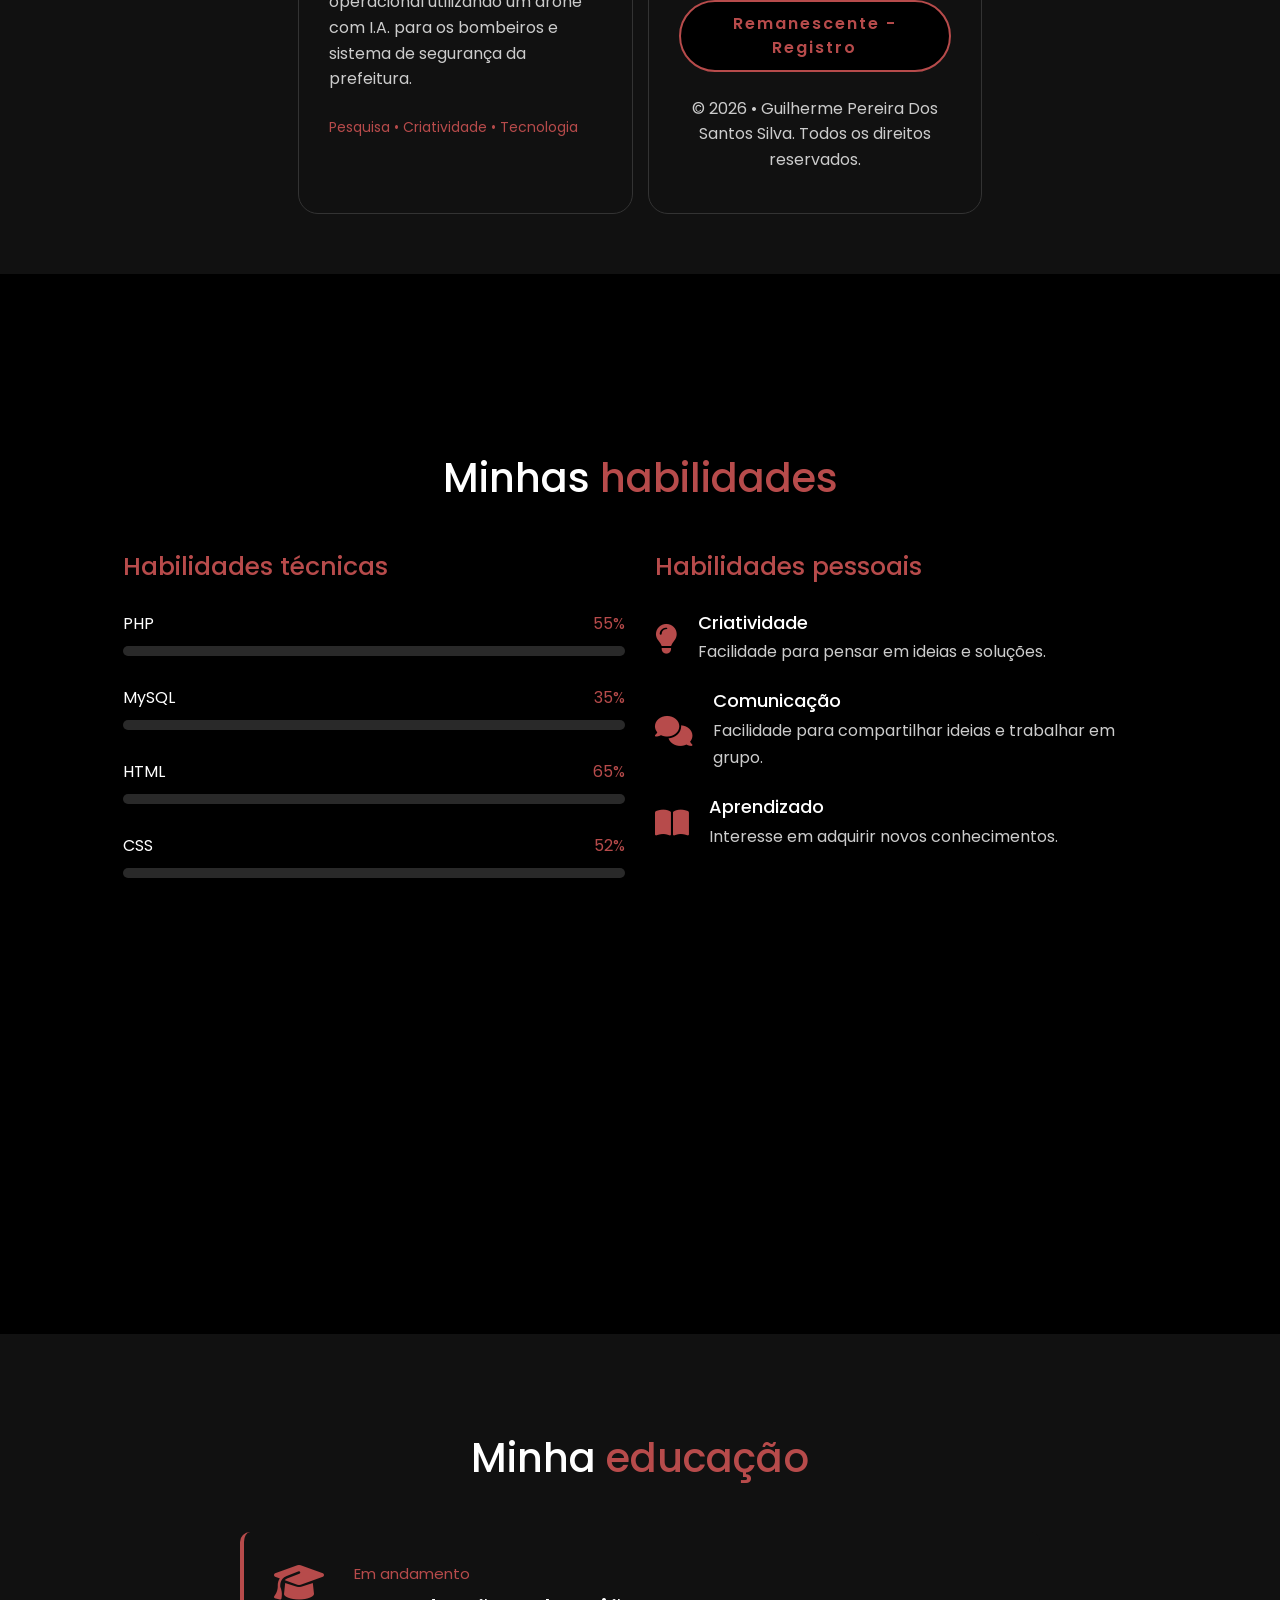
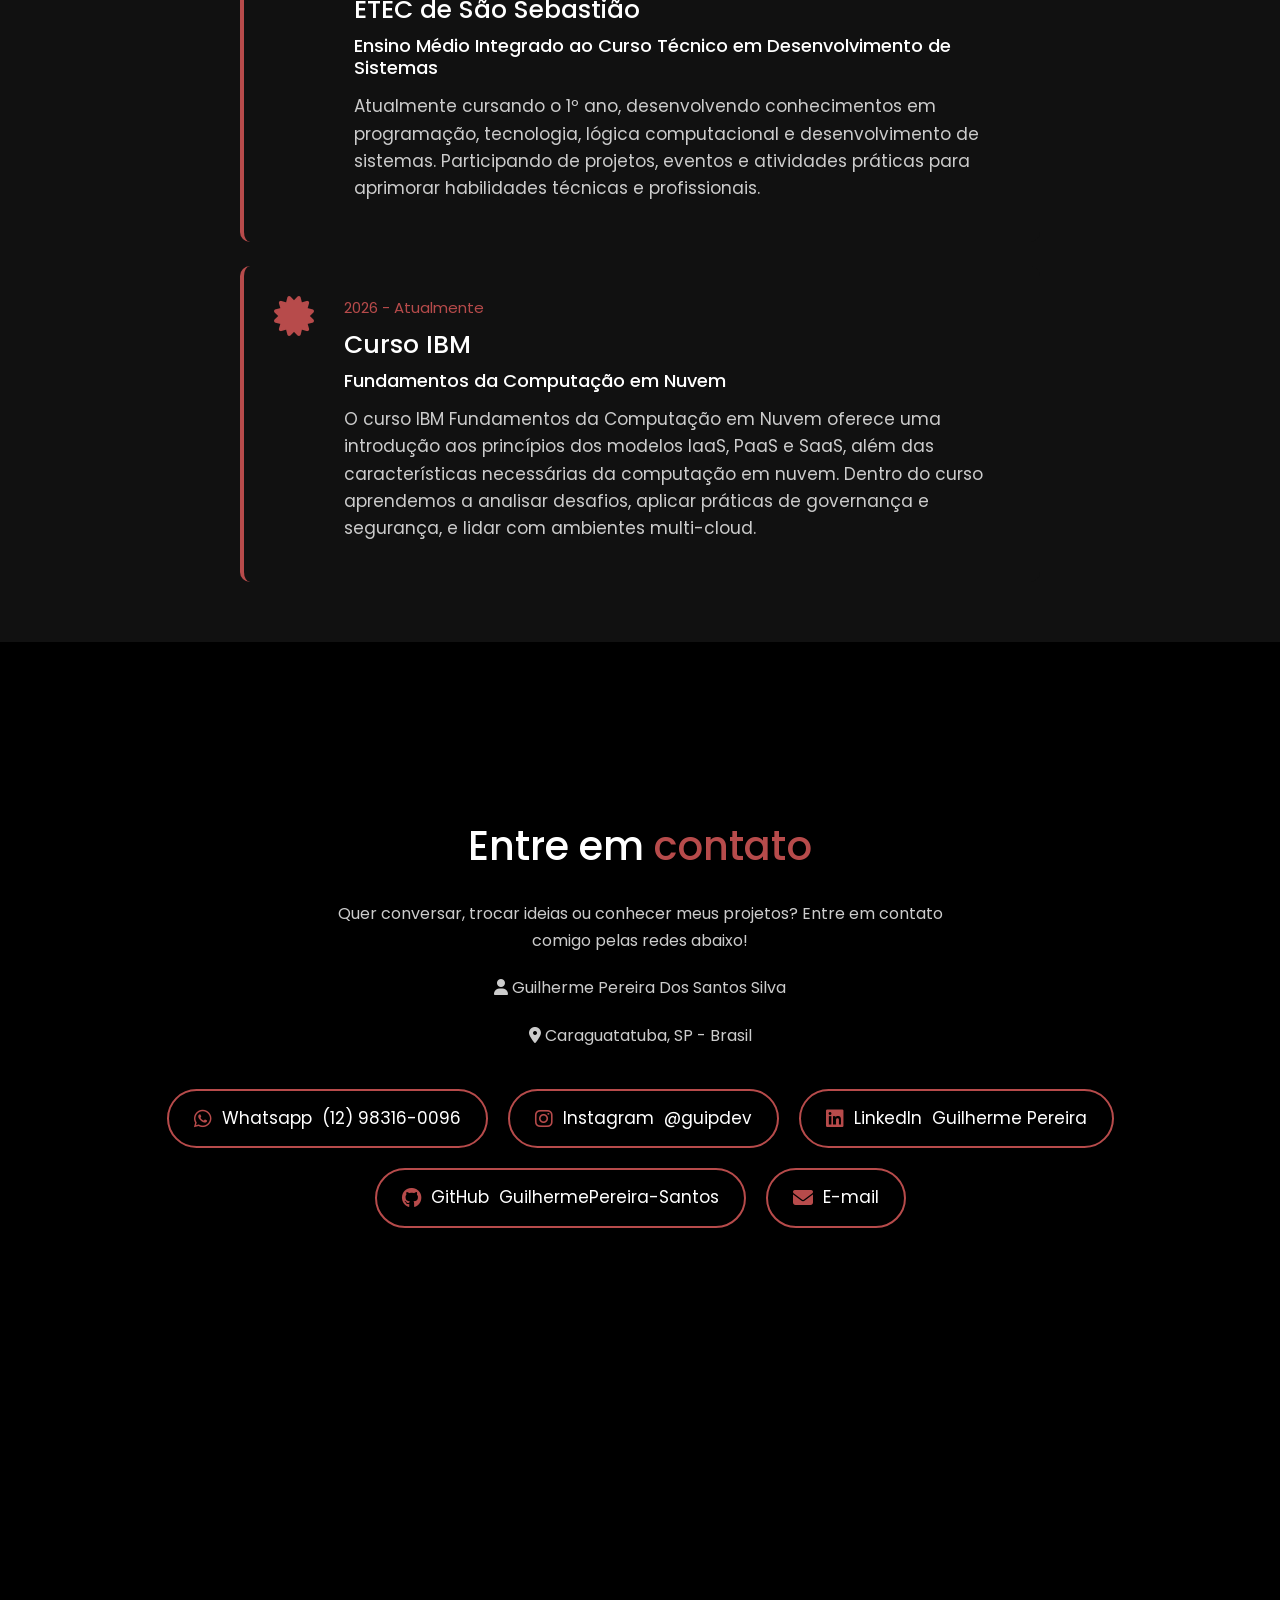
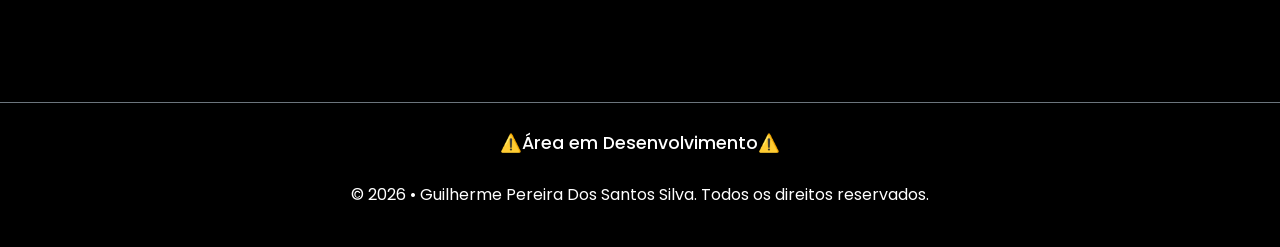
==== commit 2862c8ed: "Refactor index.html with content and layout updates Updated the index.html file with various content" ====
--- a/index.html
+++ b/index.html
@@ -1,5 +1,6 @@
 <!DOCTYPE html>
 <html lang="pt-BR">
+
 <head>
     <meta charset="UTF-8">
     <meta name="viewport" content="width=device-width, initial-scale=1.0">
@@ -11,17 +12,24 @@
     <link rel="stylesheet" href="https://cdnjs.cloudflare.com/ajax/libs/font-awesome/6.5.2/css/all.min.css">
     <link rel="preconnect" href="https://fonts.googleapis.com">
     <link rel="preconnect" href="https://fonts.gstatic.com" crossorigin>
-    <link href="https://fonts.googleapis.com/css2?family=Poppins:wght@100;200;300;400;500;600;700;800&display=swap" rel="stylesheet">
+    <link href="https://fonts.googleapis.com/css2?family=Poppins:wght@100;200;300;400;500;600;700;800&display=swap"
+        rel="stylesheet">
 
     <link rel="stylesheet" href="style.css">
-    <link rel="icon" type="image/svg+xml" href="favicon.svg">
+    <!-- <link rel="icon" type="image/svg+xml" href="favicon.svg"> -->
+     <link rel="icon" type="image/png" href="logosemfundo.png">
 </head>
+
 <body>
     <header class="d-flex justify-content-between align-items-center">
-        <a href="#inicio" class="logo">
+        <!-- <a href="#inicio" class="logo">
             <i class="fa-solid fa-code"></i>
             Guilherme Pereira
-        </a> 
+        </a> -->
+        <a class="navbar-brand d-flex align-items-center" href="#">
+            <img src="logosemfundo.png" alt="Logo Guilherme Pereira" class="logo-navbar">
+            <span class="logo">Guilherme Pereira</span>
+        </a>
 
         <nav class="d-flex align-items-center">
             <a href="#inicio" class="active">Início</a>
@@ -42,18 +50,24 @@
             <h1>Olá, eu sou <span>Guilherme Pereira</span></h1>
             <h3 class="typing-text">Eu sou um <span></span></h3>
             <p>
-                Curioso por natureza e apaixonado por tecnologia.
-                Gosto de aprender, criar projetos e descobrir novas possibilidades através da programação.
-                Estou no início da minha jornada e tenho muito a construir.
+                Atualmente estudante do Ensino Médio integrado ao curso técnico em Desenvolvimento de Sistemas, tenho
+                interesse por tecnologia e programação.
+                Tendo 16 anos, busco oportunidades para aprender, crescer e contribuir com projetos inovadores.
             </p>
 
             <div class="social-icons">
-                <a href="https://www.instagram.com/guipdev?rptxt=Y3NhcWdieTg4b2ph" target="_blank" rel="noopener noreferrer" aria-label="Instagram"><i class="fa-brands fa-instagram"></i></a>
-                <a href="https://www.linkedin.com/in/guilherme-pereira-2783b53a6/" target="_blank" rel="noopener noreferrer" aria-label="LinkedIn"><i class="fa-brands fa-linkedin"></i></a>
-                <a href="https://github.com/GuilhermePereira-Santos" target="_blank" rel="noopener noreferrer" aria-label="GitHub"><i class="fa-brands fa-github"></i></a>
-            </div>
-
-            <a href="https://wa.me/5512983160096?text=Seu%20nome%3A%20%0AO%20que%20deseja%3A%20" class="btn btn-portfolio">Contrate-me</a>
+                <a href="https://www.instagram.com/guipdev?rptxt=Y3NhcWdieTg4b2ph" target="_blank"
+                    rel="noopener noreferrer" aria-label="Instagram"><i class="fa-brands fa-instagram"></i></a>
+                <a href="https://www.linkedin.com/in/guilherme-pereira-2783b53a6/" target="_blank"
+                    rel="noopener noreferrer" aria-label="LinkedIn"><i class="fa-brands fa-linkedin"></i></a>
+                <a href="https://github.com/GuilhermePereira-Santos" target="_blank" rel="noopener noreferrer"
+                    aria-label="GitHub"><i class="fa-brands fa-github"></i></a>
+            </div>
+            <!-- target="_blank" -->
+            <a href="#contato" class="btn btn-portfolio whatsapp-link">
+                Contrate-me
+                <span class="whatsapp-tooltip">(12) 98316-0096</span>
+            </a>
         </div>
     </section>
 
@@ -65,10 +79,13 @@
                 <div class="col-md-6">
                     <h3>Quem sou eu?</h3>
                     <p>
-                        Meu nome é <span>Guilherme Pereira</span>, sou estudante do Ensino Médio integrado ao curso técnico em Desenvolvimento de Sistemas na ETEC de São Sebastião.
+                        Meu nome é <span>Guilherme Pereira</span>, sou estudante do Ensino Médio integrado ao curso
+                        técnico em Desenvolvimento de Sistemas na ETEC de São Sebastião.
                     </p>
                     <p>
-                        Tenho interesse por tecnologia, programação, criação de sites/sistemas e desenvolvimento de projetos. Gosto de aprender novas habilidades, explorar ideias e transformar problemas em soluções reais.
+                        Tenho interesse por tecnologia, programação, criação de sites/sistemas e desenvolvimento de
+                        projetos. Gosto de aprender novas habilidades, explorar ideias e transformar problemas em
+                        soluções reais.
                     </p>
                 </div>
 
@@ -103,8 +120,10 @@
                         <i class="fa-solid fa-code"></i>
                         <h3>Portfólio Pessoal</h3>
                         <p>
-                            Desenvolvimento de uma página pessoal utilizando HTML, CSS e o framework Bootstrap, com foco em apresentação, organização e responsividade.
-                            Para destacar meus projetos, habilidades e experiências de forma clara e atrativa utilizando os meus conhecimentos de programação que tenho até este momento.
+                            Desenvolvimento de uma página pessoal utilizando HTML, CSS e o framework Bootstrap, com foco
+                            em apresentação, organização e responsividade.
+                            Para destacar meus projetos, habilidades e experiências de forma clara e atrativa utilizando
+                            os meus conhecimentos de programação que tenho até este momento.
                         </p>
                         <span>HTML • CSS • Bootstrap</span>
                     </div>
@@ -115,8 +134,11 @@
                         <i class="fa-solid fa-microchip"></i>
                         <h3>Batalha de Rôbos</h3>
                         <p>
-                            Estudos sobre sistemas embarcados, componentes eletrônicos e programação de placas Arduino e ESP32.
-                            Com foco em produzir um rôbo em MDF utilizando as placas com grupos de alunos em trabalho em conjunto a outros grupos, para batalhar contra outra sala.
+                            Estudos sobre sistemas embarcados, componentes eletrônicos e programação de placas Arduino e
+                            ESP32.
+                            Com foco em produzir um robô em MDF utilizando as placas e materiais pré-selecionados para
+                            construi-lo, com grupos de alunos em
+                            conjunto a outros alunos, para batalhar contra outra sala.
                         </p>
                         <span>Arduino • Lógica • ESP32</span>
                     </div>
@@ -127,8 +149,11 @@
                         <i class="fa-solid fa-computer"></i>
                         <h3>NTI - Núcleo de Tecnologia da Informação</h3>
                         <p>
-                            Otimizamos sistema de inscrição e consulta para estudantes que querem ingressar à ETEC que não conseguiram passar na primeira prova <span>(Remanescente)</span>.
-                            Utilizando PHP, HTML, CSS e SQL foi produzido o sistema/site com grupo do 3ºAno em conjunto ao meu grupo de 1ºano para finalizar mudanças e atualizações do sistema passado.
+                            Otimizamos sistema de inscrição e consulta para estudantes que querem ingressar à ETEC que
+                            não conseguiram passar na primeira prova <span>(Sistema do Remanescentes)</span>.
+                            Utilizando PHP, HTML, CSS e MySQL foi produzido o sistema/site com grupo do 3ºAno em
+                            conjunto
+                            ao meu grupo de 1ºano para finalizar mudanças e atualizações do sitema passado.
                         </p>
                         <span>MySQL • PHP • GitHub</span>
                     </div>
@@ -139,8 +164,10 @@
                         <i class="fa-solid fa-lightbulb"></i>
                         <h3>FatecLog - 2026</h3>
                         <p>
-                            Produção de um projeto criativo escrito para o FatecLog, onde é conhecido como um evento de destaque no cenário acadêmico e profissional da Logística.
-                            Neste projeto, com um grupo de 4 membros, desenvolvemos um projeto tecnológico que visa otimizar processos de emergência e a eficiência operacional
+                            Produção de um projeto criativo escrito para o FatecLog, onde é conhecido como um evento de
+                            destaque no cenário acadêmico e profissional da Logística.
+                            Neste projeto, com um grupo de 4 membros, desenvolvemos um projeto tecnológico que visa
+                            otimizar processos de emergência e a eficiência operacional
                             utilizando um drone com I.A. para os bombeiros e sistema de segurança da prefeitura.
                         </p>
                         <span>Pesquisa • Criatividade • Tecnologia</span>
@@ -167,7 +194,8 @@
                             Remanescente - Registro
                         </button>
                         <br>
-                        <p class="text-center text-red">Todos os Direitos Reservados a Guilherme Pereira © • 2026</p>
+                        <p class="text-center text-red">© 2026 • Guilherme Pereira Dos Santos Silva. Todos os direitos
+                            reservados.</p>
                     </div>
                 </div>
 
@@ -185,22 +213,30 @@
 
                     <div class="skill">
                         <div class="skill-info"><span>PHP</span><span>55%</span></div>
-                        <div class="progress"><div class="progress-bar" data-width="55%"></div></div>
+                        <div class="progress">
+                            <div class="progress-bar" data-width="55%"></div>
+                        </div>
                     </div>
 
                     <div class="skill">
                         <div class="skill-info"><span>MySQL</span><span>35%</span></div>
-                        <div class="progress"><div class="progress-bar" data-width="35%"></div></div>
+                        <div class="progress">
+                            <div class="progress-bar" data-width="35%"></div>
+                        </div>
                     </div>
 
                     <div class="skill">
                         <div class="skill-info"><span>HTML</span><span>65%</span></div>
-                        <div class="progress"><div class="progress-bar" data-width="65%"></div></div>
+                        <div class="progress">
+                            <div class="progress-bar" data-width="65%"></div>
+                        </div>
                     </div>
 
                     <div class="skill">
                         <div class="skill-info"><span>CSS</span><span>52%</span></div>
-                        <div class="progress"><div class="progress-bar" data-width="52%"></div></div>
+                        <div class="progress">
+                            <div class="progress-bar" data-width="52%"></div>
+                        </div>
                     </div>
 
                 </div>
@@ -247,7 +283,25 @@
                     <h3>ETEC de São Sebastião</h3>
                     <h4>Ensino Médio Integrado ao Curso Técnico em Desenvolvimento de Sistemas</h4>
                     <p>
-                        Atualmente cursando o 1º ano, desenvolvendo conhecimentos em programação, tecnologia, lógica computacional e desenvolvimento de sistemas.
+                        Atualmente cursando o 1º ano, desenvolvendo conhecimentos em programação, tecnologia, lógica
+                        computacional e desenvolvimento de sistemas.
+                        Participando de projetos, eventos e atividades práticas para aprimorar habilidades técnicas e
+                        profissionais.
+                    </p>
+                </div>
+            </div>
+            <br>
+            <div class="education-card">
+                <i class="fa-solid fa-certificate"></i>
+                <div>
+                    <span class="education-date">2026 - Atualmente</span>
+                    <h3>Curso IBM</h3>
+                    <h4>Fundamentos da Computação em Nuvem</h4>
+                    <p>
+                        O curso IBM Fundamentos da Computação em Nuvem oferece uma introdução aos princípios dos modelos
+                        IaaS, PaaS e SaaS, além das características necessárias da computação em nuvem.
+                        Dentro do curso aprendemos a analisar desafios, aplicar práticas de governança e segurança, e
+                        lidar com ambientes multi-cloud.
                     </p>
                 </div>
             </div>
@@ -258,21 +312,37 @@
         <div class="container">
             <h2 class="section-title">Entre em <span>contato</span></h2>
             <p class="section-description">
-                Nome: Guilherme Pereira Dos Santos Silva<br>
                 Quer conversar, trocar ideias ou conhecer meus projetos? Entre em contato comigo pelas redes abaixo!
             </p>
+            <p class="section-description"> <i class="fa-solid fa-user"></i> <span>Guilherme Pereira Dos Santos
+                    Silva</span></p>
+            <p class="section-description"> <i class="fa-solid fa-location-dot"></i>
+                Caraguatatuba, SP - Brasil
+            </p>
 
             <div class="contact-links">
-                <a href="https://wa.me/5512983160096?text=Seu%20nome%3A%20%0AO%20que%20deseja%3A%20" target="_blank" rel="noopener noreferrer">
+                <a href="https://wa.me/5512983160096?text=Seu%20nome%3A%20%0AO%20que%20deseja%3A%20" target="_blank"
+                    rel="noopener noreferrer" class="whatsapp-link">
                     <i class="fa-brands fa-whatsapp"></i> Whatsapp
+                    <span class="whatsapp-tooltip">(12) 98316-0096</span>
                 </a>
-                <a href="https://www.instagram.com/guipdev?rptxt=Y3NhcWdieTg4b2ph" target="_blank" rel="noopener noreferrer">
+                <a href="https://www.instagram.com/guipdev?rptxt=Y3NhcWdieTg4b2ph" target="_blank"
+                    rel="noopener noreferrer" class="instagram-link">
                     <i class="fa-brands fa-instagram"></i> Instagram
+                    <span class="instagram-tooltip">@guipdev</span>
                 </a>
-                <a href="https://github.com/GuilhermePereira-Santos" target="_blank" rel="noopener noreferrer">
+                <a href="https://www.linkedin.com/in/guilherme-pereira-2783b53a6/" target="_blank"
+                    rel="noopener noreferrer" class="linkedin-link">
+                    <i class="fa-brands fa-linkedin"></i> LinkedIn
+                    <span class="linkedin-tooltip">Guilherme Pereira</span>
+                </a>
+                <a href="https://github.com/GuilhermePereira-Santos" target="_blank" rel="noopener noreferrer"
+                    class="github-link">
                     <i class="fa-brands fa-github"></i> GitHub
+                    <span class="github-tooltip">GuilhermePereira-Santos</span>
                 </a>
-                <a href="https://mail.google.com/mail/u/1/#inbox?compose=CllgCJvkXFdxcvhsggrJctrbJCZmxQWPHHGWLbHWPZHKKtTBmBKkgrsPKWgHrHWKPfwnpWtngLV" class="email-link">
+                <a href="https://mail.google.com/mail/u/1/#inbox?compose=CllgCJvkXFdxcvhsggrJctrbJCZmxQWPHHGWLbHWPZHKKtTBmBKkgrsPKWgHrHWKPfwnpWtngLV"
+                    class="email-link">
                     <i class="fa-solid fa-envelope"></i> E-mail
                     <span class="email-tooltip">guilhermep.contato021@gmail.com</span>
                 </a>
@@ -280,24 +350,112 @@
         </div>
     </section>
 
-    <p class="text-center text-black">Todos os Direitos Reservados a Guilherme Pereira © • 2026</p>
-    <!-- https://www.caracteresespeciais.com.br/artigos/simbolos-copyright-marca-registrada-tm -->
-
+    <footer class="py-5 mt-5 border-top border-secondary">
+        <div class="container-fluid">
+            <div class="container">
+                <!-- <div class="row gy-4 text-white">
+                    <div class="col-12 col-md-4">
+                        <a class="navbar-brand fw-bold fs-4 d-flex align-items-center mb-2 logo" href="#">
+                            <span class="text-primary-custom me-2 fa-solid fa-code"></span></a>
+                        <p class="text-muted small">Desenvolvedor Aprendiz<br>Solucionando problemas com códigos e criando experiências incríveis.</p>
+                    </div>
+
+                    <div class="col-6 col-md-4">
+                        <h5 class=" mb-3 fs-6">N A V E G A Ç Ã O</h5>
+                        <ul class="list-unstyled d-flex flex-column gap-2 text-muted small">
+                            <li><a href="#inicio" class="text-decoration-none text-muted nav-link-footer">Início</a>
+                            </li>
+                            <li><a href="#sobre" class="text-decoration-none text-muted nav-link-footer">Sobre</a></li>
+                            <li><a href="#habilidades"
+                                    class="text-decoration-none text-muted nav-link-footer">Habilidades</a></li>
+                            <li><a href="#educacao" class="text-decoration-none text-muted nav-link-footer">Educação</a>
+                            </li>
+                            <li><a href="#projetos" class="text-decoration-none text-muted nav-link-footer">Projetos</a>
+                            </li>
+                            <li><a href="#contato" class="text-decoration-none text-muted nav-link-footer">Contato</a>
+                            </li>
+                        </ul>
+                    </div>
+
+                    <div class="col-6 col-md-4 social-links">
+                        <h5 class="mb-3 fs-6">S O C I A L</h5>
+                        <div class="d-flex flex-wrap gap-3">
+                            <a href="https://www.instagram.com/guipdev?rptxt=Y3NhcWdieTg4b2ph" target="_blank"
+                                rel="noopener noreferrer" aria-label="Instagram">
+                                <i class="fa-brands fa-instagram"></i>
+                            </a>
+                            <br>
+                            <a href="https://wa.me/5512983160096?text=Seu%20nome%3A%20%0AO%20que%20deseja%3A%20" target="_blank" rel="noopener noreferrer"
+                                aria-label="WhatsApp">
+                                <i class="fa-brands fa-whatsapp"></i>
+                            </a>
+                            <br>
+                            <a href="mailto:guilhermep.contato021@gmail.com" target="_blank" rel="noopener noreferrer"
+                                aria-label="Email">
+                                <i class="fa-brands bi bi-envelope"></i>
+                            </a>
+                            <br>
+                            <a href="https://www.linkedin.com/in/guilherme-pereira-2783b53a6/" target="_blank"
+                                rel="noopener noreferrer" aria-label="LinkedIn">
+                                <i class="fa-brands fa-linkedin"></i>
+                            </a>
+                            <br>
+                            <a href="https://github.com/GuilhermePereira-Santos" target="_blank" rel="noopener noreferrer"
+                                aria-label="GitHub">
+                                <i class="fa-brands fa-github"></i>
+                            </a>
+                        </div>
+                    </div>
+                </div> --->
+                <h3 class="text-center">⚠️Área em Desenvolvimento⚠️</h3>
+                <br>
+                <p class="text-center text-white">© 2026 • Guilherme Pereira Dos Santos Silva. Todos os direitos
+                    reservados.
+                </p>
+                <!-- https://www.caracteresespeciais.com.br/artigos/simbolos-copyright-marca-registrada-tm -->
+            </div>
+        </div>
+    </footer>
 
     <script src="https://cdn.jsdelivr.net/npm/bootstrap@5.3.8/dist/js/bootstrap.bundle.min.js"></script>
     <script>
         // animação
         const skillsSection = document.querySelector("#habilidades");
-        const progressBars = document.querySelectorAll(".progress-bar");
+        const progressBars = skillsSection.querySelectorAll(".progress-bar");
 
         const observer = new IntersectionObserver((entries) => {
             entries.forEach(entry => {
+
                 if (entry.isIntersecting) {
-                    progressBars.forEach(bar => bar.style.width = bar.dataset.width);
-                    observer.unobserve(skillsSection);
+                    // Preenche as barras ao entrar na seção
+                    progressBars.forEach(bar => {
+                        bar.style.width = bar.dataset.width;
+                    });
+
+                } else {
+                    // Reseta as barras ao sair da seção
+                    progressBars.forEach(bar => {
+                        bar.style.width = "0";
+                    });
                 }
+
             });
-        }, { threshold: 0.4 });
+        }, {
+            threshold: 0
+        });
+
+        observer.observe(skillsSection);
+        // const skillsSection = document.querySelector("#habilidades");
+        // const progressBars = document.querySelectorAll(".progress-bar");
+
+        // const observer = new IntersectionObserver((entries) => {
+        //     entries.forEach(entry => {
+        //         if (entry.isIntersecting) {
+        //             progressBars.forEach(bar => bar.style.width = bar.dataset.width);
+        //             observer.unobserve(skillsSection);
+        //         }
+        //     });
+        // }, { threshold: 0.4 });
 
         observer.observe(skillsSection);
 
@@ -311,4 +469,17 @@
         });
     </script>
 </body>
+
 </html>
+<!-- <section class="portfolio-section alternate is-under-construction" id="projetos">
+
+    <div class="container">
+        Todo o conteúdo original dos projetos
+    </div>
+
+    <div class="construction-notice">
+        <i class="fa-solid fa-screwdriver-wrench"></i>
+        Área em reforma
+    </div>
+
+</section> -->
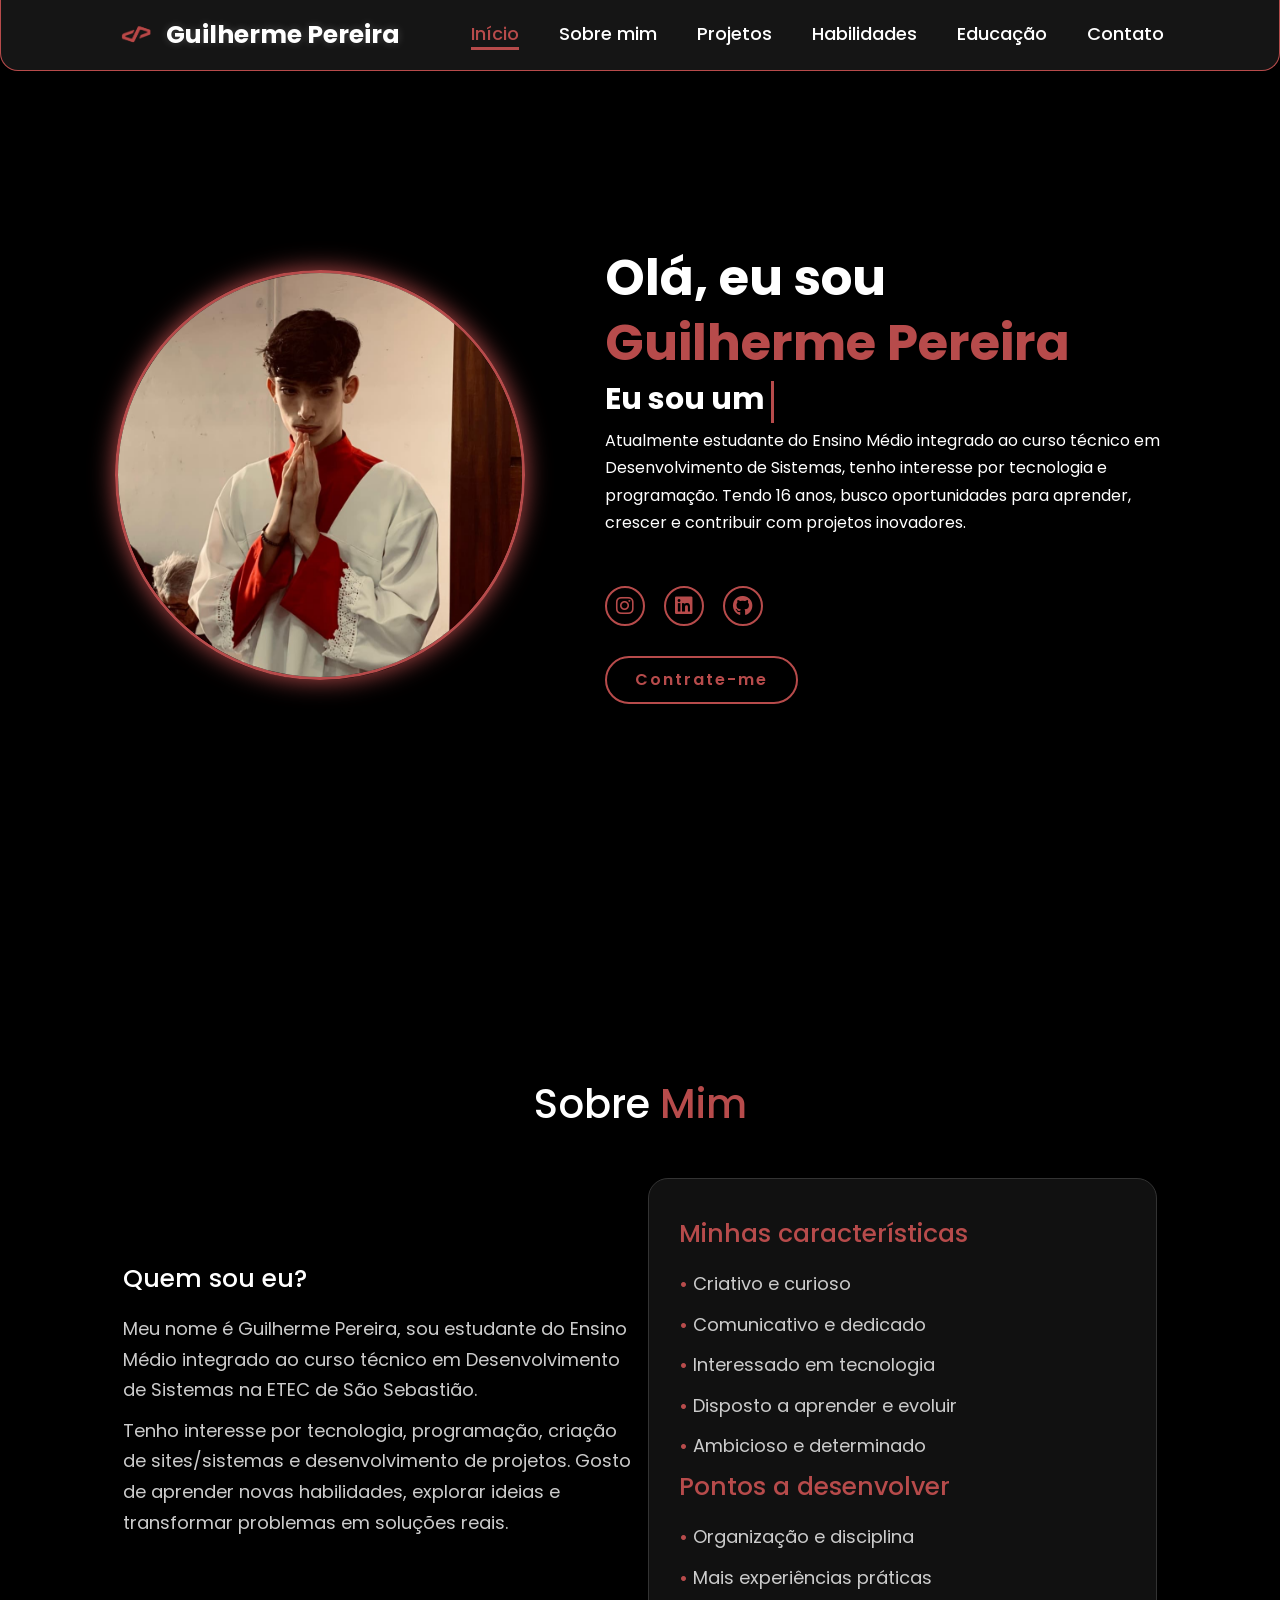
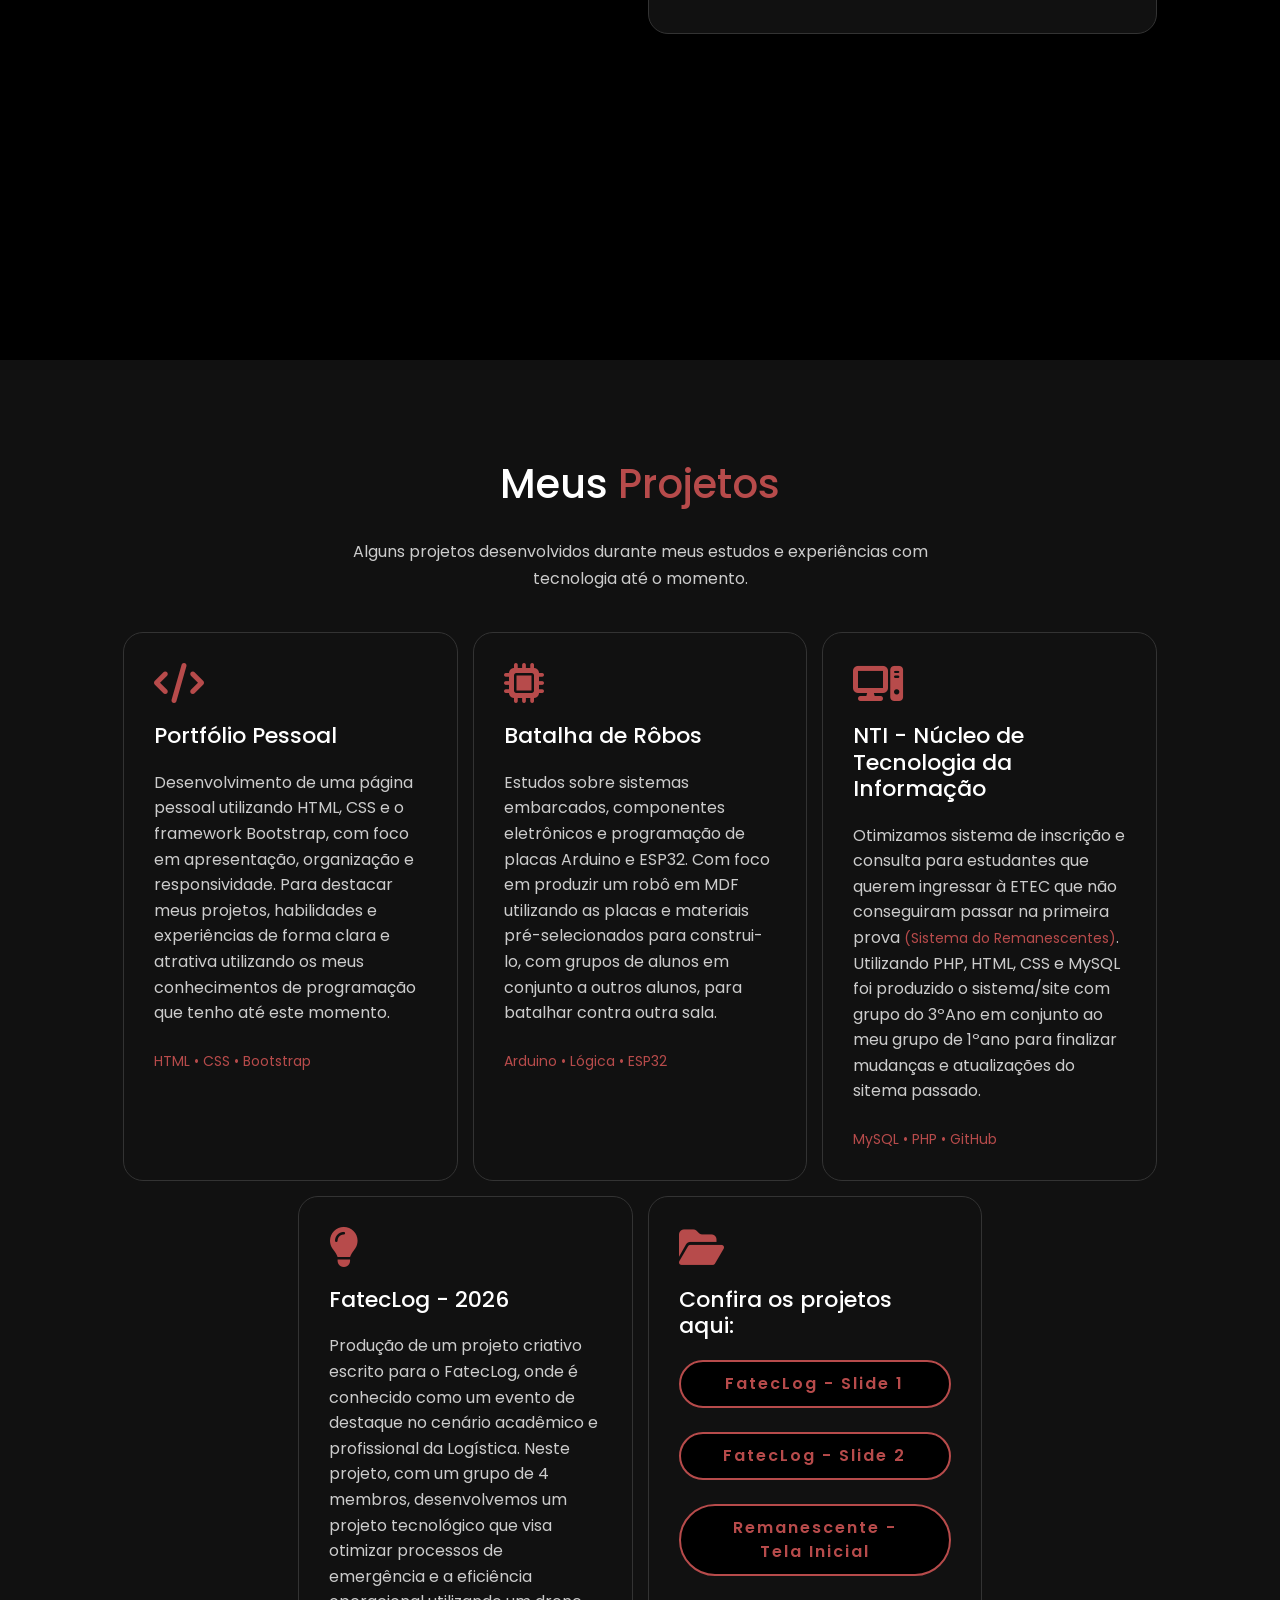
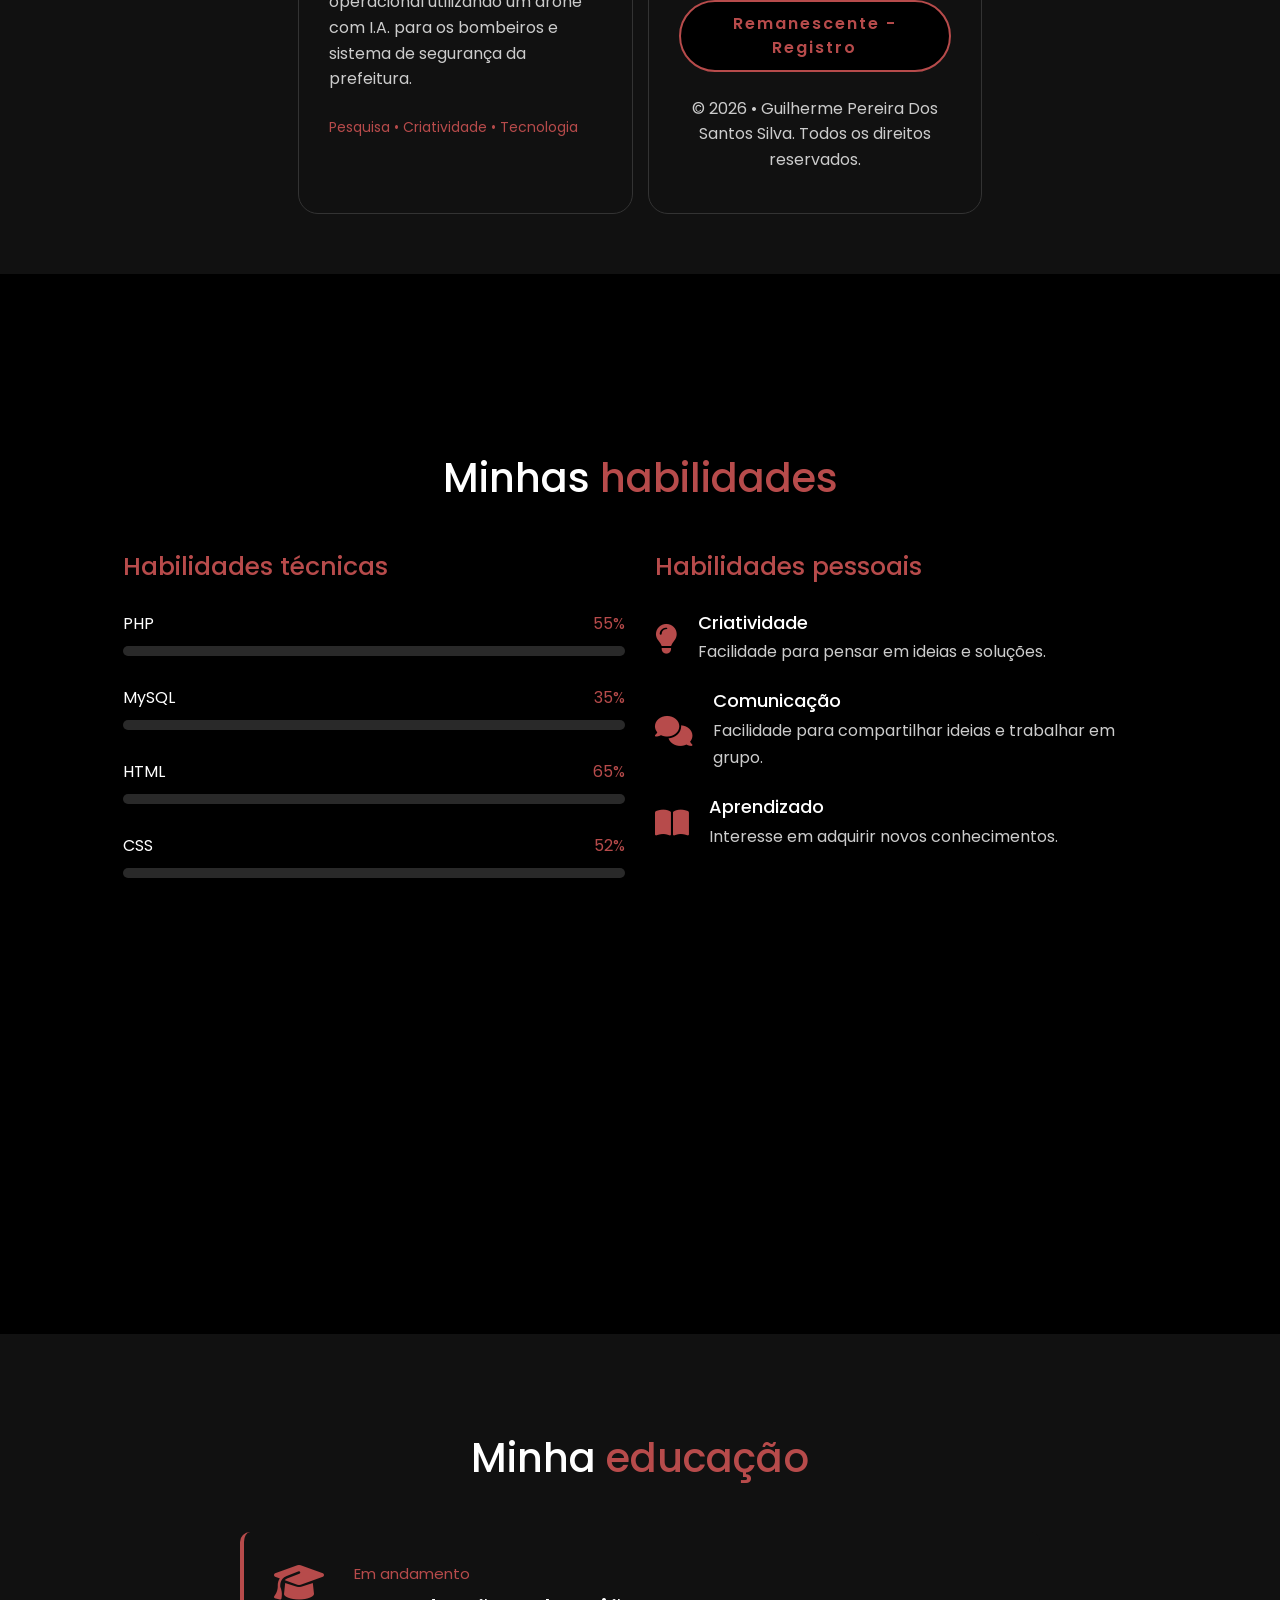
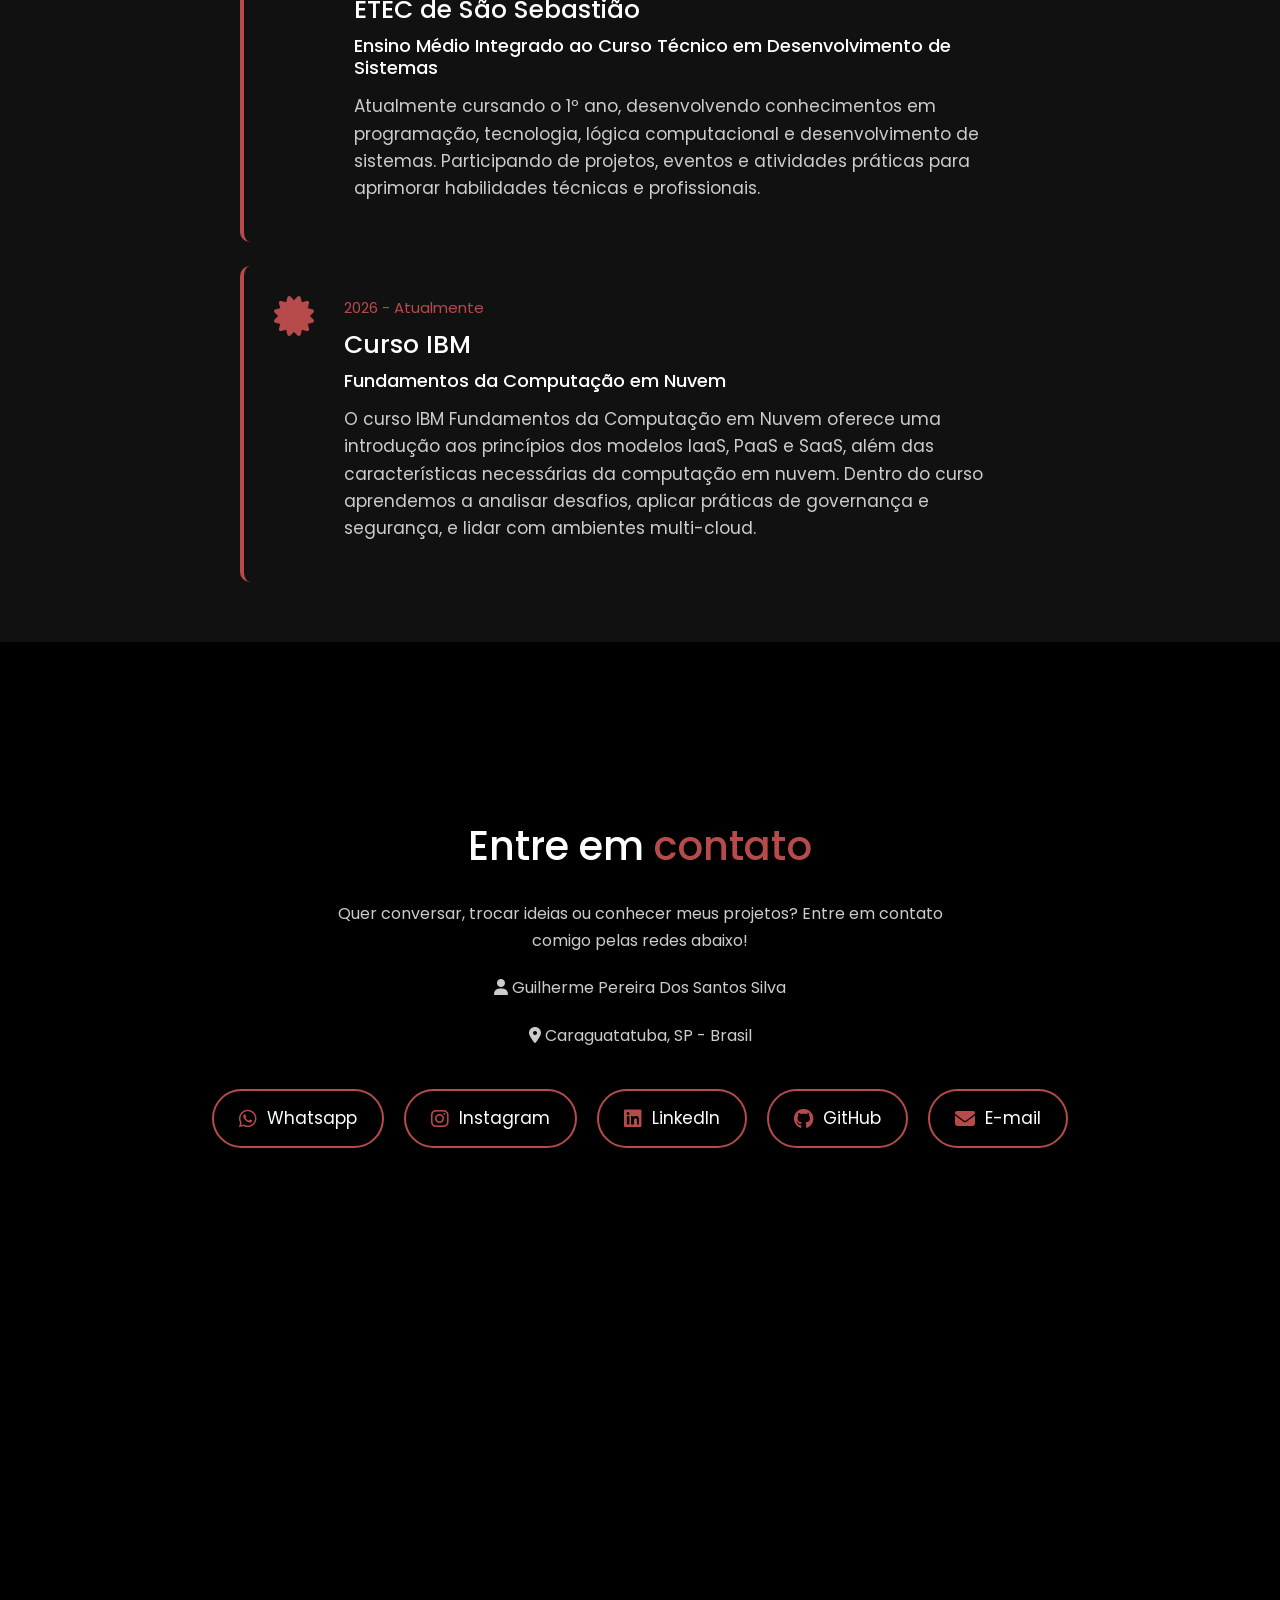
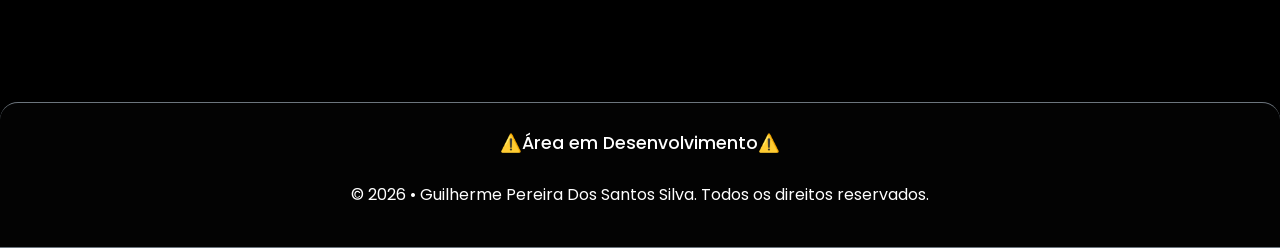
==== commit 9f24d3bd: "Remove WhatsApp tooltip from contact section Removed WhatsApp tooltip from contact link." ====
--- a/index.html
+++ b/index.html
@@ -66,7 +66,6 @@
             <!-- target="_blank" -->
             <a href="#contato" class="btn btn-portfolio whatsapp-link">
                 Contrate-me
-                <span class="whatsapp-tooltip">(12) 98316-0096</span>
             </a>
         </div>
     </section>
--- a/style.css
+++ b/style.css
@@ -57,6 +57,12 @@
     transition: .3s ease;
 }
 nav a:hover, nav a.active { color: #b74b4b; border-color: #b74b4b; }
+.logo-navbar {
+    width: 40px;
+    height: 40px;
+    object-fit: contain;
+    margin-right: 10px;
+}
 /* começo */
 .home {
     min-height: 100vh;
@@ -116,7 +122,7 @@
 }
 /* animaçao */
 .typing-text span { position: relative; color: #b74b4b; }
-.typing-text span::before { content: "Estudante de DS"; animation: words 12s infinite; }
+.typing-text span::before { content: "Desenvolvedor"; animation: words 12s infinite; }
 .typing-text span::after {
     position: absolute;
     right: -8px;
@@ -128,10 +134,10 @@
     animation: typing 3s steps(20) infinite;
 }
 @keyframes words {
-    0%, 24% { content: "Estudante de DS"; }
-    25%, 49% { content: "Desenvolvedor Web"; }
-    50%, 74% { content: "Jovem Ambicioso"; }
-    75%, 100% { content: "Futuro Programador"; }
+    0%, 24% { content: "Desenvolvedor"; }
+    25%, 49% { content: "Empreendedor"; }
+    50%, 74% { content: "Estudante"; }
+    75%, 100% { content: "Determinado"; }
 }
 @keyframes typing {
     0%, 10%, 90%, 100% { width: calc(100% + 8px); }
@@ -201,7 +207,7 @@
     background: linear-gradient(90deg, #8f3030, #e05b5b);
     border-radius: 2rem;
     box-shadow: 0 0 8px #b74b4b, 0 0 15px #b74b4b66;
-    transition: width 1.8s ease-in-out;
+    transition: width 2.2s ease-in-out;
 }
 .personal-skill { gap: 2rem; margin-bottom: 2.5rem; }
 .personal-skill i { color: #b74b4b; font-size: 3rem; }
@@ -259,7 +265,92 @@
     transition: .3s ease;
 }
 .email-link:hover .email-tooltip { opacity: 1; visibility: visible; transform: translateX(-50%) translateY(0); }
+.whatsapp-tooltip {
+    position: absolute;
+    z-index: 10;
+    top: calc(100% + 12px);
+    left: 50%;
+    padding: 1rem 1.5rem;
+    color: #fff;
+    background: #151515;
+    border: 1px solid #b74b4b;
+    border-radius: 8px;
+    font-size: 1.4rem;
+    white-space: nowrap;
+    opacity: 0;
+    visibility: hidden;
+    transform: translateX(-50%) translateY(-5px);
+    transition: .3s ease;
+}
+.whatsapp-link:hover .whatsapp-tooltip { opacity: 1; visibility: visible; transform: translateX(-50%) translateY(0); }
+.github-tooltip {
+    position: absolute;
+    z-index: 10;
+    top: calc(100% + 12px);
+    left: 50%;
+    padding: 1rem 1.5rem;
+    color: #fff;
+    background: #151515;
+    border: 1px solid #b74b4b;
+    border-radius: 8px;
+    font-size: 1.4rem;
+    white-space: nowrap;
+    opacity: 0;
+    visibility: hidden;
+    transform: translateX(-50%) translateY(-5px);
+    transition: .3s ease;
+}
+.github-link:hover .github-tooltip { opacity: 1; visibility: visible; transform: translateX(-50%) translateY(0); }
+.instagram-tooltip {
+    position: absolute;
+    z-index: 10;
+    top: calc(100% + 12px);
+    left: 50%;
+    padding: 1rem 1.5rem;
+    color: #fff;
+    background: #151515;
+    border: 1px solid #b74b4b;
+    border-radius: 8px;
+    font-size: 1.4rem;
+    white-space: nowrap;
+    opacity: 0;
+    visibility: hidden;
+    transform: translateX(-50%) translateY(-5px);
+    transition: .3s ease;
+}
+.instagram-link:hover .instagram-tooltip { opacity: 1; visibility: visible; transform: translateX(-50%) translateY(0); }
+.linkedin-tooltip {
+    position: absolute;
+    z-index: 10;
+    top: calc(100% + 12px);
+    left: 50%;
+    padding: 1rem 1.5rem;
+    color: #fff;
+    background: #151515;
+    border: 1px solid #b74b4b;
+    border-radius: 8px;
+    font-size: 1.4rem;
+    white-space: nowrap;
+    opacity: 0;
+    visibility: hidden;
+    transform: translateX(-50%) translateY(-5px);
+    transition: .3s ease;
+}
+.linkedin-link:hover .linkedin-tooltip { opacity: 1; visibility: visible; transform: translateX(-50%) translateY(0); }
+/* rodape */
 
+footer {
+    position: 0;
+    z-index: 100;
+    top: 0;
+    left: 0;
+    width: 100%;
+    padding: 1.5rem 9%;
+    background: #030303;
+    border-bottom: 1px solid #b74b4b;
+    border-top: 10px solid #b74b4b;
+    border-radius: 18px 18px 0 0;
+}
 @media (max-width: 995px) {
     header { padding: 1.5rem 4%; }
     nav { gap: 1.5rem; }
@@ -281,4 +372,4 @@
     .education-card { flex-direction: column; gap: 1.5rem; }
     .contact-links { flex-direction: column; align-items: center; }
     .contact-links a { width: 100%; max-width: 300px; justify-content: center; }
-}+}
